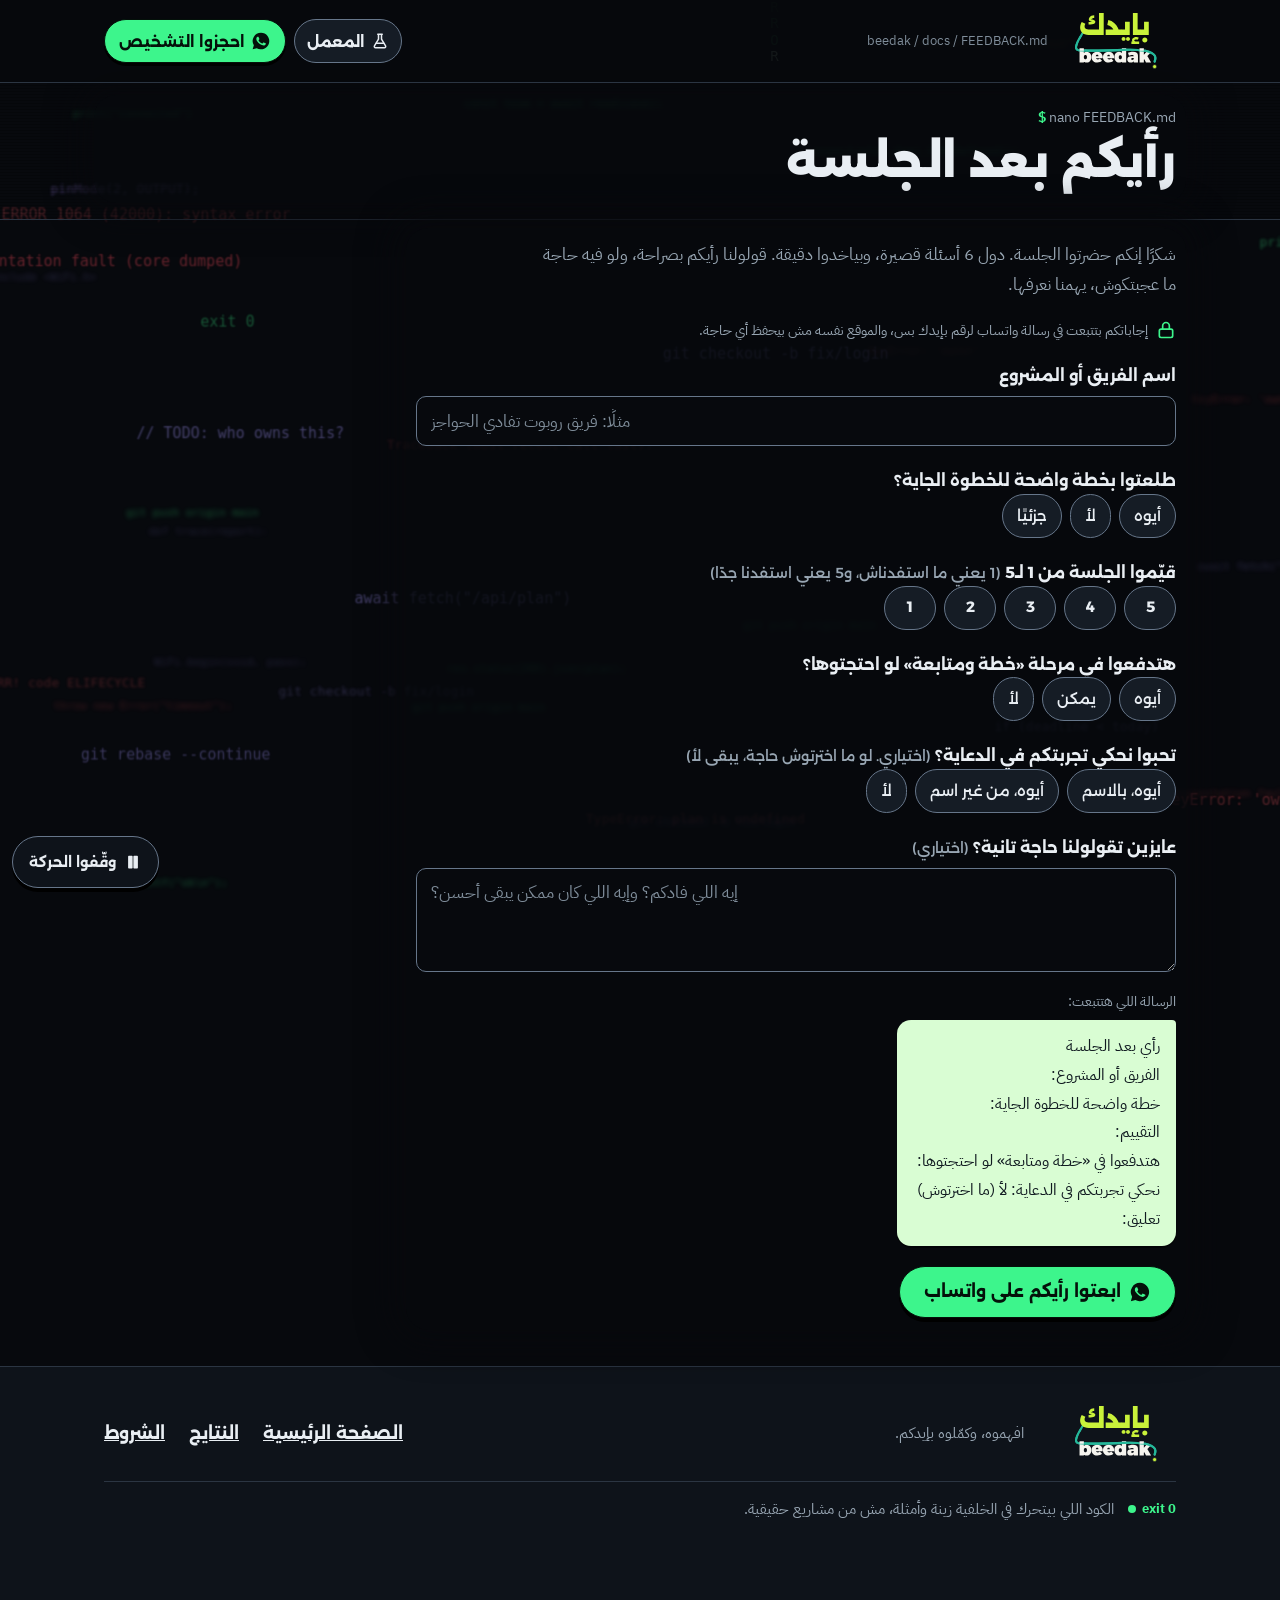
==== feedback.html @ 693578dd "Add free-spots counter, post-session feedback and real results pages - assets/data/stats.json holds " ====
<!doctype html>
<html lang="ar-EG" dir="rtl">
<head>
<meta charset="utf-8">
<meta name="viewport" content="width=device-width, initial-scale=1, viewport-fit=cover">
<title>رأيكم بعد الجلسة | بإيدك</title>
<meta name="description" content="استبيان قصير بعد جلسة التشخيص مع بإيدك: رأيكم بيتبعت على واتساب.">
<meta name="robots" content="noindex, nofollow">
<meta name="color-scheme" content="dark">
<meta name="theme-color" content="#07090D">
<link rel="icon" href="assets/img/beedak-icon-circle.svg" type="image/svg+xml">
<script>
(function () {
  var d = document.documentElement;
  d.classList.add('js');
  try {
    var rm = window.matchMedia && matchMedia('(prefers-reduced-motion: reduce)').matches;
    var saved = null;
    try { saved = localStorage.getItem('beedak-motion'); } catch (e) { /* storage blocked */ }
    var c = navigator.connection;
    var light = (c && c.saveData === true) || (navigator.deviceMemory && navigator.deviceMemory <= 2);
    if (rm) d.classList.add('rm');
    if (!rm && saved !== 'off' && (saved === 'on' || !light)) d.classList.add('motion-on');
  } catch (e) { /* motion stays off */ }
  if (/^https?:/.test(location.protocol)) {
    ['alexandria-var-500-900-arabic', 'plex-arabic-400-arabic'].forEach(function (f) {
      var l = document.createElement('link');
      l.rel = 'preload'; l.as = 'font'; l.type = 'font/woff2'; l.crossOrigin = 'anonymous';
      l.href = 'assets/fonts/' + f + '.woff2';
      document.head.appendChild(l);
    });
  }
})();
</script>
<link rel="stylesheet" href="assets/css/styles.css">
<script src="assets/js/app.js" defer></script>
</head>
<body data-page="feedback">
<svg width="0" height="0" style="position:absolute" aria-hidden="true" focusable="false">
  <symbol id="i-check" viewBox="0 0 24 24"><path d="M20 6 9 17l-5-5"/></symbol>
  <symbol id="i-x" viewBox="0 0 24 24"><path d="M18 6 6 18M6 6l12 12"/></symbol>
  <symbol id="i-chat" viewBox="0 0 24 24"><path fill="currentColor" stroke="none" d="M12 2a10 10 0 0 0-8.6 15.1L2 22l5-1.3A10 10 0 1 0 12 2Zm5.3 14.1c-.2.6-1.3 1.2-1.8 1.2-.5.1-1 .2-3.3-.7-2.8-1.1-4.5-4-4.7-4.2-.1-.2-1.1-1.5-1.1-2.9s.7-2 1-2.3c.2-.3.5-.3.7-.3h.5c.2 0 .4 0 .6.5l.8 2c.1.2.1.4 0 .5l-.4.6-.4.4c-.1.2-.3.3-.1.6.2.3.8 1.3 1.7 2.1 1.2 1 2.1 1.3 2.4 1.5.3.1.5.1.6-.1l.9-1.1c.2-.3.4-.2.7-.1l1.9.9c.3.1.5.2.5.3.1.2.1.7-.1 1.3Z"/></symbol>
  <symbol id="i-lock" viewBox="0 0 24 24"><rect x="4" y="11" width="16" height="10" rx="2"/><path d="M8 11V7a4 4 0 0 1 8 0v4"/></symbol>
  <symbol id="i-shield" viewBox="0 0 24 24"><path d="M12 22s8-3.5 8-10V5l-8-3-8 3v7c0 6.5 8 10 8 10Z"/><path d="m9 12 2 2 4-4"/></symbol>
  <symbol id="i-play" viewBox="0 0 24 24"><path fill="currentColor" d="M7 4.5v15l12-7.5z"/></symbol>
  <symbol id="i-pause" viewBox="0 0 24 24"><path fill="currentColor" d="M6.5 4.5h4v15h-4zM13.5 4.5h4v15h-4z"/></symbol>
  <symbol id="i-alert" viewBox="0 0 24 24"><path d="M10.3 3.9 1.8 18a2 2 0 0 0 1.7 3h17a2 2 0 0 0 1.7-3L13.7 3.9a2 2 0 0 0-3.4 0Z"/><path d="M12 9v4M12 17h.01"/></symbol>
  <symbol id="i-link" viewBox="0 0 24 24"><path d="M10 13a5 5 0 0 0 7.5.5l3-3a5 5 0 0 0-7-7l-1.7 1.7"/><path d="M14 11a5 5 0 0 0-7.5-.5l-3 3a5 5 0 0 0 7 7l1.7-1.7"/></symbol>
  <symbol id="i-up" viewBox="0 0 24 24"><path d="m6 15 6-6 6 6"/></symbol>
  <symbol id="i-down" viewBox="0 0 24 24"><path d="m6 9 6 6 6-6"/></symbol>
  <symbol id="i-search" viewBox="0 0 24 24"><circle cx="11" cy="11" r="7"/><path d="m20 20-4-4"/></symbol>
  <symbol id="i-terminal" viewBox="0 0 24 24"><path d="m4 17 6-6-6-6M12 19h8"/></symbol>
  <symbol id="i-lab" viewBox="0 0 24 24"><path d="M9 3h6M10 3v6.5L4.6 18.6A1.6 1.6 0 0 0 6 21h12a1.6 1.6 0 0 0 1.4-2.4L14 9.5V3"/><path d="M7.2 15h9.6"/></symbol>
  <symbol id="i-info" viewBox="0 0 24 24"><circle cx="12" cy="12" r="10"/><path d="M12 16v-4M12 8h.01"/></symbol>
</svg>

<a class="skip" href="#fb-main">انزلوا للاستبيان على طول</a>

<header class="topbar">
  <div class="wrap top">
    <a class="logo" href="index.html" aria-label="بإيدك، الصفحة الرئيسية">
      <picture><source media="(min-width: 600px) and (min-height: 501px)" srcset="assets/img/beedak-logo-dark-nobg.svg" width="900" height="525"><img class="logo-img" src="assets/img/beedak-icon-circle.svg" alt="بإيدك" width="384" height="384"></picture>
    </a>
    <bdi class="crumb tok" dir="ltr" aria-hidden="true">beedak / docs / FEEDBACK.md</bdi>
    <div class="top-actions">
      <a class="btn-ghost top-lab" href="lab.html"><svg class="i" aria-hidden="true" focusable="false"><use href="#i-lab"/></svg>المعمل</a>
      <a class="btn btn-sm" href="https://wa.me/201068530159?text=%D9%82%D8%B6%D9%8A%D8%A9%0A%D9%85%D9%88%D8%B6%D9%88%D8%B9%20%D8%A7%D9%84%D9%85%D8%B4%D8%B1%D9%88%D8%B9%3A%20%0A%D8%B9%D8%AF%D8%AF%20%D8%A7%D9%84%D8%A3%D8%B9%D8%B6%D8%A7%D8%A1%3A%20%0A%D9%85%D8%B1%D8%AD%D9%84%D8%AA%D9%87%3A%20%0A%D8%A3%D9%83%D8%A8%D8%B1%20%D8%AD%D8%A7%D8%AC%D8%A9%20%D9%88%D8%A7%D9%82%D9%81%D8%A9%3A%20%0A%D8%AA%D9%81%D8%A7%D8%B5%D9%8A%D9%84%20%D8%AA%D8%A7%D9%86%D9%8A%D8%A9%3A%20%0A%D8%A7%D9%84%D9%80CV%3A%20%D9%87%D9%86%D8%A8%D8%B9%D8%AA%20CV%20%D9%84%D9%83%D9%84%20%D8%B9%D8%B6%D9%88%20%D9%81%D9%8A%20%D9%86%D9%81%D8%B3%20%D8%A7%D9%84%D8%B4%D8%A7%D8%AA" data-wa target="_blank" rel="noopener"><svg class="i" aria-hidden="true" focusable="false"><use href="#i-chat"/></svg>احجزوا التشخيص<span class="sr-only">، بيفتح واتساب</span></a>
    </div>
  </div>
</header>

<main id="top">
  <div class="title-band">
    <div class="wrap"><div class="band-in scrim">
      <p class="band-cmd" dir="ltr" aria-hidden="true"><span class="prompt">$</span> nano FEEDBACK.md</p>
      <h1>رأيكم بعد الجلسة</h1>
    </div></div>
  </div>

  <!-- Post-session survey (owner approval, 18 Nov 2026). No backend: the answers go to the booking number as a WhatsApp message (BOOKING_NUMBER in app.js).
       The static link below carries the empty template, so the page still works without JS. -->
  <div class="wrap proof-layout" id="fb-main" tabindex="-1">
    <div class="doc scrim">
      <p class="lede">شكرًا إنكم حضرتوا الجلسة. دول 6 أسئلة قصيرة، وبياخدوا دقيقة. قولولنا رأيكم بصراحة، ولو فيه حاجة ما عجبتكوش، يهمنا نعرفها.</p>
      <p class="privacy"><svg class="i" aria-hidden="true" focusable="false"><use href="#i-lock"/></svg><span>إجاباتكم بتتبعت في رسالة واتساب لرقم بإيدك بس، والموقع نفسه مش بيحفظ أي حاجة.</span></p>
      <p class="hint when-noapp"><svg class="i" aria-hidden="true" focusable="false"><use href="#i-info"/></svg><span>الأسئلة هنا محتاجة JavaScript. لو مش شغال عندكم: افتحوا واتساب من الزرار اللي تحت، وهتلاقوا الأسئلة مكتوبة في الرسالة، وكمّلوا الإجابات بإيدكم.</span></p>

      <form class="fb-form when-app" id="fb-form" novalidate>
        <div class="field" id="fb-q-team">
          <label for="fb-team">اسم الفريق أو المشروع</label>
          <input class="input" id="fb-team" name="team" type="text" dir="auto" maxlength="120" autocomplete="off" enterkeyhint="done" placeholder="مثلًا: فريق روبوت تفادي الحواجز">
        </div>

        <fieldset class="field" id="fb-q-plan">
          <legend>طلعتوا بخطة واضحة للخطوة الجاية؟</legend>
          <div class="chips">
            <label class="chip"><input type="radio" name="plan" value="أيوه"><span>أيوه</span></label>
            <label class="chip"><input type="radio" name="plan" value="لأ"><span>لأ</span></label>
            <label class="chip"><input type="radio" name="plan" value="جزئيًا"><span>جزئيًا</span></label>
          </div>
        </fieldset>

        <fieldset class="field" id="fb-q-rating">
          <legend>قيّموا الجلسة من 1 لـ5 <span class="hint-text">(1 يعني ما استفدناش، و5 يعني استفدنا جدًا)</span></legend>
          <div class="chips chips-rating" dir="ltr">
            <label class="chip"><input type="radio" name="rating" value="1"><span class="num">1</span></label>
            <label class="chip"><input type="radio" name="rating" value="2"><span class="num">2</span></label>
            <label class="chip"><input type="radio" name="rating" value="3"><span class="num">3</span></label>
            <label class="chip"><input type="radio" name="rating" value="4"><span class="num">4</span></label>
            <label class="chip"><input type="radio" name="rating" value="5"><span class="num">5</span></label>
          </div>
        </fieldset>

        <fieldset class="field" id="fb-q-pay">
          <legend>هتدفعوا في مرحلة «خطة ومتابعة» لو احتجتوها؟</legend>
          <div class="chips">
            <label class="chip"><input type="radio" name="pay" value="أيوه"><span>أيوه</span></label>
            <label class="chip"><input type="radio" name="pay" value="يمكن"><span>يمكن</span></label>
            <label class="chip"><input type="radio" name="pay" value="لأ"><span>لأ</span></label>
          </div>
        </fieldset>

        <fieldset class="field">
          <legend>تحبوا نحكي تجربتكم في الدعاية؟ <span class="hint-text">(اختياري. لو ما اخترتوش حاجة، يبقى لأ)</span></legend>
          <div class="chips">
            <label class="chip"><input type="radio" name="story" value="أيوه، بالاسم"><span>أيوه، بالاسم</span></label>
            <label class="chip"><input type="radio" name="story" value="أيوه، من غير اسم"><span>أيوه، من غير اسم</span></label>
            <label class="chip"><input type="radio" name="story" value="لأ"><span>لأ</span></label>
          </div>
        </fieldset>

        <div class="field">
          <label for="fb-comment">عايزين تقولولنا حاجة تانية؟ <span class="hint-text">(اختياري)</span></label>
          <textarea class="input textarea" id="fb-comment" name="comment" dir="auto" rows="3" maxlength="800" autocomplete="off" placeholder="إيه اللي فادكم؟ وإيه اللي كان ممكن يبقى أحسن؟"></textarea>
        </div>
      </form>

      <figure class="preview fb-preview when-app">
        <figcaption>الرسالة اللي هتتبعت:</figcaption>
        <div class="bubble" id="fb-preview" dir="rtl"></div>
      </figure>

      <p class="fb-send"><a class="btn btn-shine" id="fb-send" href="https://wa.me/201068530159?text=%D8%B1%D8%A3%D9%8A%20%D8%A8%D8%B9%D8%AF%20%D8%A7%D9%84%D8%AC%D9%84%D8%B3%D8%A9%0A%D8%A7%D9%84%D9%81%D8%B1%D9%8A%D9%82%20%D8%A3%D9%88%20%D8%A7%D9%84%D9%85%D8%B4%D8%B1%D9%88%D8%B9%3A%20%0A%D8%AE%D8%B7%D8%A9%20%D9%88%D8%A7%D8%B6%D8%AD%D8%A9%20%D9%84%D9%84%D8%AE%D8%B7%D9%88%D8%A9%20%D8%A7%D9%84%D8%AC%D8%A7%D9%8A%D8%A9%20%28%D8%A3%D9%8A%D9%88%D9%87%20%2F%20%D9%84%D8%A3%20%2F%20%D8%AC%D8%B2%D8%A6%D9%8A%D9%8B%D8%A7%29%3A%20%0A%D8%A7%D9%84%D8%AA%D9%82%D9%8A%D9%8A%D9%85%20%D9%85%D9%86%205%3A%20%0A%D9%87%D8%AA%D8%AF%D9%81%D8%B9%D9%88%D8%A7%20%D9%81%D9%8A%20%C2%AB%D8%AE%D8%B7%D8%A9%20%D9%88%D9%85%D8%AA%D8%A7%D8%A8%D8%B9%D8%A9%C2%BB%20%D9%84%D9%88%20%D8%A7%D8%AD%D8%AA%D8%AC%D8%AA%D9%88%D9%87%D8%A7%20%28%D8%A3%D9%8A%D9%88%D9%87%20%2F%20%D9%8A%D9%85%D9%83%D9%86%20%2F%20%D9%84%D8%A3%29%3A%20%0A%D9%86%D8%AD%D9%83%D9%8A%20%D8%AA%D8%AC%D8%B1%D8%A8%D8%AA%D9%83%D9%85%20%D9%81%D9%8A%20%D8%A7%D9%84%D8%AF%D8%B9%D8%A7%D9%8A%D8%A9%20%28%D8%A3%D9%8A%D9%88%D9%87%20%D8%A8%D8%A7%D9%84%D8%A7%D8%B3%D9%85%20%2F%20%D8%A3%D9%8A%D9%88%D9%87%20%D9%85%D9%86%20%D8%BA%D9%8A%D8%B1%20%D8%A7%D8%B3%D9%85%20%2F%20%D9%84%D8%A3%29%3A%20%0A%D8%AA%D8%B9%D9%84%D9%8A%D9%82%3A%20" target="_blank" rel="noopener"><svg class="i" aria-hidden="true" focusable="false"><use href="#i-chat"/></svg>ابعتوا رأيكم على واتساب<span class="sr-only">، بيفتح واتساب</span></a></p>
      <p class="toast" id="toast" role="status" aria-live="polite"></p>
    </div>
  </div>
</main>

<div class="mobile-bar when-app" id="mobile-bar">
  <button class="motion-toggle" type="button">
    <svg class="i mt-pause" aria-hidden="true" focusable="false"><use href="#i-pause"/></svg>
    <svg class="i mt-play" aria-hidden="true" focusable="false"><use href="#i-play"/></svg>
    <span class="mt-label">وقّفوا الحركة</span>
  </button>
</div>

<footer class="foot">
  <div class="wrap">
    <img src="assets/img/beedak-logo-dark-nobg.svg" alt="بإيدك" width="900" height="525" loading="lazy">
    <p>افهموه، وكمّلوه بإيدكم.</p>
    <nav aria-label="روابط آخر الصفحة"><ul><li><a href="index.html">الصفحة الرئيسية</a></li><li><a href="results.html">النتايج</a></li><li><a href="terms.html">الشروط</a></li></ul></nav>
    <div class="foot-status">
      <bdi class="tok exit" dir="ltr" aria-hidden="true"><i class="gdot"></i>exit 0</bdi>
      <p class="foot-caption">الكود اللي بيتحرك في الخلفية زينة وأمثلة، مش من مشاريع حقيقية.</p>
    </div>
  </div>
</footer>
<!-- Decorative code background (aria-hidden). Without JS this static, blurred copy shows; app.js draws the interactive one on the canvas. -->
<div class="bgfx" aria-hidden="true" data-nosnippet>
  <div class="bgfx-static">
<pre class="bs d2 r" style="--x:3%;--y:4%">if (!res.ok) throw new Error("500");</pre>
<pre class="bs d1 v" style="--x:58%;--y:9%">while (!plan.owner) { await standup(); }</pre>
<pre class="bs d3 g" style="--x:66%;--y:24%">digitalWrite(LED_PIN, HIGH);</pre>
<pre class="bs d1 r" style="--x:8%;--y:30%">KeyError: 'owner'</pre>
<pre class="bs d2 v" style="--x:40%;--y:41%">WiFi.begin(ssid, pass);</pre>
<pre class="bs d3 r" style="--x:70%;--y:52%">Segmentation fault (core dumped)</pre>
<pre class="bs d1 g" style="--x:4%;--y:60%">SELECT * FROM tasks WHERE owner IS NOT NULL;</pre>
<pre class="bs d2 g" style="--x:52%;--y:70%">res.status(200).json(plan);</pre>
<pre class="bs d1 v" style="--x:14%;--y:80%">git rebase --continue</pre>
<pre class="bs d3 r" style="--x:62%;--y:86%">CONFLICT (content): merge conflict in main.c</pre>
<pre class="bs d2 g" style="--x:6%;--y:92%">assert plan.next and plan.due</pre>
<pre class="bs d1 r" style="--x:44%;--y:18%">NULL</pre>
  </div>
  <canvas class="bgfx-canvas"></canvas>
</div>
</body>
</html>
---- assets/css/styles.css ----
/* بإيدك v3: "a live debugging session". Tokens and rules: design-system/beedak/pages/landing-v3.md
   (website-only exception to MASTER.md, decided by the owner on 15 Nov 2026: dark theme, red/violet/green, moving code).
   Colour meaning is fixed site-wide: red = bug / danger / missing, violet = the identified blocker, green = fixed / passing / the action.
   Mobile first, RTL via logical properties. Every animation lives under html.motion-on (set only by JS), so without JS nothing moves. */

/* ---------- Fonts (self-hosted, SIL OFL) ---------- */
@font-face { font-family: "Alexandria"; font-style: normal; font-weight: 500 900; font-display: swap;
  src: url("../fonts/alexandria-var-500-900-arabic.woff2") format("woff2");
  unicode-range: U+0600-06FF, U+0750-077F, U+0870-0891, U+0897-08E1, U+08E3-08FF, U+200C-200E, U+2010-2011, U+204F, U+2E41, U+FB50-FDFF, U+FE70-FE74, U+FE76-FEFC; }
@font-face { font-family: "Alexandria"; font-style: normal; font-weight: 500 900; font-display: swap;
  src: url("../fonts/alexandria-var-500-900-latin.woff2") format("woff2");
  unicode-range: U+0000-00FF, U+0131, U+0152-0153, U+02BB-02BC, U+02C6, U+02DA, U+02DC, U+0304, U+0308, U+0329, U+2000-206F, U+20AC, U+2122, U+2191, U+2193, U+2212, U+2215, U+FEFF, U+FFFD; }
@font-face { font-family: "IBM Plex Sans Arabic"; font-style: normal; font-weight: 400; font-display: swap;
  src: url("../fonts/plex-arabic-400-arabic.woff2") format("woff2");
  unicode-range: U+0600-06FF, U+0750-077F, U+0870-0891, U+0897-08E1, U+08E3-08FF, U+200C-200E, U+2010-2011, U+204F, U+2E41, U+FB50-FDFF, U+FE70-FE74, U+FE76-FEFC; }
@font-face { font-family: "IBM Plex Sans Arabic"; font-style: normal; font-weight: 400; font-display: swap;
  src: url("../fonts/plex-arabic-400-latin.woff2") format("woff2");
  unicode-range: U+0000-00FF, U+0131, U+0152-0153, U+02BB-02BC, U+02C6, U+02DA, U+02DC, U+0304, U+0308, U+0329, U+2000-206F, U+20AC, U+2122, U+2191, U+2193, U+2212, U+2215, U+FEFF, U+FFFD; }
@font-face { font-family: "IBM Plex Sans Arabic"; font-style: normal; font-weight: 700; font-display: swap;
  src: url("../fonts/plex-arabic-700-arabic.woff2") format("woff2");
  unicode-range: U+0600-06FF, U+0750-077F, U+0870-0891, U+0897-08E1, U+08E3-08FF, U+200C-200E, U+2010-2011, U+204F, U+2E41, U+FB50-FDFF, U+FE70-FE74, U+FE76-FEFC; }
@font-face { font-family: "IBM Plex Sans Arabic"; font-style: normal; font-weight: 700; font-display: swap;
  src: url("../fonts/plex-arabic-700-latin.woff2") format("woff2");
  unicode-range: U+0000-00FF, U+0131, U+0152-0153, U+02BB-02BC, U+02C6, U+02DA, U+02DC, U+0304, U+0308, U+0329, U+2000-206F, U+20AC, U+2122, U+2191, U+2193, U+2212, U+2215, U+FEFF, U+FFFD; }
/* Arabic inside a mono line falls through to Plex (same files as above, so no extra download). Latin code uses the system mono stack. */
@font-face { font-family: "Beedak Mono Ar"; font-style: normal; font-weight: 400; font-display: swap;
  src: url("../fonts/plex-arabic-400-arabic.woff2") format("woff2");
  unicode-range: U+0600-06FF, U+0750-077F, U+FB50-FDFF, U+FE70-FEFC; }
@font-face { font-family: "Beedak Mono Ar"; font-style: normal; font-weight: 700; font-display: swap;
  src: url("../fonts/plex-arabic-700-arabic.woff2") format("woff2");
  unicode-range: U+0600-06FF, U+0750-077F, U+FB50-FDFF, U+FE70-FEFC; }

/* ---------- Tokens (dark only; ratios computed with the WCAG formula, see landing-v3.md §2) ---------- */
:root {
  --bg: #07090D; --s1: #0E131A; --s2: #151C25;
  --text: #E9EEF3; --muted: #98A6B3; --dim: #7F8D9A;
  --line: #2B3542; --line-ui: #66768A;
  --green: #3DF58C; --on-green: #04110A; --green-wash: #08261A;
  --violet: #A78BFA; --violet-hi: #B69CFF; --violet-wash: #1A1233;
  --red: #FF4D5E; --on-red: #07090D; --red-wash: #2A0A12;
  --bubble: #D9FDD3; --bubble-ink: #111B21;
  --display: "Alexandria", "Segoe UI", Tahoma, "Noto Sans Arabic", sans-serif;
  --body: "IBM Plex Sans Arabic", "Segoe UI", Tahoma, "Noto Sans Arabic", sans-serif;
  --mono: "Beedak Mono Ar", ui-monospace, "Cascadia Mono", "SF Mono", Menlo, Consolas, "Roboto Mono", "Droid Sans Mono", "IBM Plex Sans Arabic", monospace;
  --r-sm: 8px; --r-md: 12px; --r-lg: 14px; --r-pill: 999px;
  --ease: cubic-bezier(.2, .7, .2, 1);
  --gutter: 16px;
  --scan: repeating-linear-gradient(to bottom, transparent 0 2px, rgba(0, 0, 0, .18) 2px 3px);
  color-scheme: dark;
}

/* ---------- Base ---------- */
*, *::before, *::after { box-sizing: border-box; }
html { -webkit-text-size-adjust: 100%; text-size-adjust: 100%; scroll-padding-top: 16px; background: var(--bg); }
body { margin: 0; min-width: 320px; overflow-x: clip; background: transparent; color: var(--text); font: 400 1.0625rem/1.8 var(--body); }
img, svg { display: block; max-width: 100%; }
img { height: auto; }
h1, h2, h3, h4 { font-family: var(--display); margin: 0; text-wrap: balance; }
h1 { font-size: clamp(2rem, 7vw, 3.625rem); font-weight: 900; line-height: 1.3; }
h2 { font-size: clamp(1.625rem, 4.6vw, 2.5rem); font-weight: 900; line-height: 1.35; }
h3 { font-size: 1.3125rem; font-weight: 700; line-height: 1.45; }
p, ul, ol, figure, blockquote { margin: 0; }
a { color: inherit; }
b, strong { font-weight: 700; }
.wrap { max-width: 1120px; margin-inline: auto; padding-left: max(var(--gutter), env(safe-area-inset-left, 0px)); padding-right: max(var(--gutter), env(safe-area-inset-right, 0px)); } /* physical on purpose: safe-area insets are physical */
.sr-only { position: absolute !important; width: 1px; height: 1px; padding: 0; margin: -1px; overflow: hidden; clip: rect(0 0 0 0); white-space: nowrap; border: 0; }
.i { width: 20px; height: 20px; flex: none; fill: none; stroke: currentColor; stroke-width: 2; stroke-linecap: round; stroke-linejoin: round; }
.i-lg { width: 24px; height: 24px; }
[hidden] { display: none !important; }
.nw { white-space: nowrap; }
.num { font-variant-numeric: tabular-nums; }
.tok { font-family: var(--mono); font-variant-ligatures: none; font-weight: 400; }
:focus-visible { outline: 3px solid var(--green); outline-offset: 3px; border-radius: 6px; }

.skip { position: absolute; inset-inline-start: 12px; top: -80px; z-index: 50; background: var(--green); color: var(--on-green); padding: 10px 16px; border-radius: var(--r-sm); font-family: var(--display); font-weight: 700; text-decoration: none; }
.skip:focus { top: 12px; }

section { padding-block: 48px; }
main > section + section { border-top: 1px solid var(--line); }
.eyebrow { display: flex; flex-wrap: wrap; align-items: baseline; gap: 2px 10px; font-family: var(--display); font-weight: 700; font-size: 0.875rem; line-height: 1.6; color: var(--green); }
.eyebrow .tok { font-size: 0.8125rem; color: var(--dim); }
.lede { color: var(--muted); max-width: 64ch; }
.head { display: grid; gap: 12px; margin-block-end: 32px; }
.small { font-size: 0.9375rem; color: var(--muted); }
.h-sm { font-size: clamp(1.375rem, 4vw, 1.75rem); }

/* Parts that only work with app.js; without it the static versions stay visible. */
html:not(.app) .when-app { display: none !important; }
.app .when-noapp { display: none; }

/* ---------- Buttons ---------- */
.btn {
  position: relative; display: inline-flex; align-items: center; justify-content: center; gap: 8px;
  min-height: 52px; padding: 12px 24px; border-radius: var(--r-pill);
  background: var(--green); color: var(--on-green); border: 1.5px solid #04110A; box-shadow: 0 4px 0 #000;
  font: 700 1.0625rem/1.4 var(--display); text-decoration: none; text-align: center; cursor: pointer;
  -webkit-tap-highlight-color: transparent; touch-action: manipulation;
}
.btn .i { width: 22px; height: 22px; }
.btn:active { box-shadow: 0 1px 0 #000; }
.btn-sm { min-height: 44px; padding: 6px 14px; gap: 6px; font-size: 0.9375rem; box-shadow: 0 3px 0 #000; }
.crumb { overflow: hidden; text-overflow: ellipsis; min-width: 0; }
.btn-sm .i { width: 20px; height: 20px; }
.btn-quiet { background: var(--s2); color: var(--text); border-color: var(--line-ui); box-shadow: none; }
.btn-block { width: 100%; }
.btn-ghost {
  display: inline-flex; align-items: center; gap: 8px; min-height: 44px; padding: 8px 16px; border-radius: var(--r-pill);
  background: var(--s2); color: var(--text); border: 1.5px solid var(--line-ui); cursor: pointer;
  font: 700 0.9375rem/1.4 var(--display); -webkit-tap-highlight-color: transparent;
}
.btn-ghost .i { width: 18px; height: 18px; }
.btn-ghost:hover { border-color: var(--text); }
.link { font-family: var(--display); font-weight: 700; color: var(--green); text-decoration: underline; text-decoration-thickness: 2px; text-underline-offset: 6px; }
.mini { justify-self: start; display: inline-flex; align-items: center; min-height: 44px; }
/* a light sweep across the main buttons, once per hover (fine pointer only, see motion section) */
.btn-shine { overflow: hidden; isolation: isolate; }
.btn-shine::after { content: ""; position: absolute; inset: -2px; z-index: -1; pointer-events: none; opacity: 0;
  background: linear-gradient(105deg, transparent 38%, rgba(255, 255, 255, .5) 50%, transparent 62%); transform: translateX(120%); }

/* ---------- Header: an IDE title bar ---------- */
.topbar { position: relative; z-index: 2; background: rgba(7, 9, 13, .9); border-bottom: 1px solid var(--line); }
.top { display: flex; flex-wrap: wrap; align-items: center; gap: 8px; min-height: 56px; padding-block: 6px; }
.logo { display: block; flex: none; border-radius: 8px; }
.logo-img { width: 44px; height: 44px; }   /* phones: under 120px of room the brand rule asks for the icon instead of the interlocked logo */
.crumb { display: none; font-size: 0.8125rem; color: var(--dim); white-space: nowrap; }
.top-actions { margin-inline-start: auto; display: flex; flex-wrap: wrap; justify-content: flex-end; align-items: center; gap: 8px; min-width: 0; }

/* ---------- Motion switch (WCAG 2.2.2): three synced copies ---------- */
.motion-toggle {
  display: inline-flex; align-items: center; justify-content: center; gap: 8px; flex: none;
  min-width: 44px; min-height: 44px; padding: 0 10px; border-radius: var(--r-pill);
  background: var(--s2); color: var(--text); border: 1.5px solid var(--line-ui); cursor: pointer;
  font: 700 0.875rem/1.3 var(--display); -webkit-tap-highlight-color: transparent;
}
.motion-toggle .i { width: 18px; height: 18px; }
.motion-toggle:hover { border-color: var(--text); }
.motion-toggle .mt-label { position: absolute; width: 1px; height: 1px; overflow: hidden; clip: rect(0 0 0 0); white-space: nowrap; }
html.motion-on .motion-toggle .mt-play, html:not(.motion-on) .motion-toggle .mt-pause { display: none; }
html.rm .motion-toggle { display: none !important; }

/* ---------- Terminal panel ---------- */
.term { background: var(--s1); border: 1.5px solid var(--line); border-radius: var(--r-md); overflow: hidden; min-width: 0; }
.term-bar { display: flex; align-items: center; gap: 10px; min-height: 40px; padding: 4px 12px; background: var(--s2); border-bottom: 1px solid var(--line); }
.term-bar > .i { width: 18px; height: 18px; color: var(--green); }
.dots { display: inline-flex; gap: 6px; flex: none; }
.dots i { width: 8px; height: 8px; border-radius: 50%; background: var(--red); }
.dots i:nth-child(2) { background: var(--violet); }
.dots i:nth-child(3) { background: var(--green); }
.term-title { flex: 1; min-width: 0; font-size: 0.8125rem; line-height: 1.4; color: var(--dim); overflow: hidden; text-overflow: ellipsis; white-space: nowrap; text-align: right; }
.ex-pill { flex: none; border: 1.5px solid var(--violet); color: var(--violet-hi); border-radius: var(--r-pill); padding: 0 10px; font: 700 0.8125rem/1.7 var(--display); }
.term-body { padding: 14px 16px 16px; display: grid; gap: 10px; min-width: 0; }
.cmd { direction: ltr; text-align: left; font: 400 0.875rem/1.6 var(--mono); color: var(--muted); overflow-wrap: anywhere; }
.prompt { color: var(--green); font-weight: 700; }
.caret { display: inline-block; width: .55em; height: 1.05em; margin-left: 2px; vertical-align: -.18em; background: var(--green); }

/* ---------- Hero ---------- */
.hero {
  padding-block: 8px 48px;
  background-color: transparent;
  background-image: radial-gradient(circle at 0% 0%, rgba(255, 77, 94, .18), transparent 55%), radial-gradient(circle at 100% 100%, rgba(167, 139, 250, .08), transparent 50%), var(--scan);
}
.hero-grid { display: grid; gap: 32px; align-items: center; }
.hero-text { position: relative; z-index: 0; display: grid; gap: 16px; min-width: 0; }
.case-chip {
  justify-self: start; display: inline-flex; align-items: center; gap: 8px; margin-block-end: 6px;
  border: 1.5px solid var(--line-ui); color: var(--text); background: var(--s1); border-radius: var(--r-pill);
  padding: 0 14px; font: 700 0.875rem/1.9 var(--display);
}
.case-chip .tok { color: var(--red); font-weight: 700; }
.hero h1 { color: var(--text); }
.bug-word {
  position: relative; display: inline-block; color: var(--red);
  text-decoration: underline wavy var(--red) 2px; text-underline-offset: 8px; text-decoration-skip-ink: none;
  text-shadow: 1px 0 0 rgba(167, 139, 250, .6);
}
/* glitch copies are pseudo-elements, so the headline text stays «واقف؟» once (copy, reader mode, translation) */
.bug-word::before, .bug-word::after { content: attr(data-text) / ""; position: absolute; inset: 0; opacity: 0; pointer-events: none; user-select: none; text-decoration: none; text-shadow: none; }
.bug-word::before { color: var(--red); }
.bug-word::after { color: var(--violet); }
.hero h1 .hl {
  background: var(--green-wash); color: var(--text); border-inline-start: 3px solid var(--green);
  padding: 0 .2em; border-radius: 2px; -webkit-box-decoration-break: clone; box-decoration-break: clone;
}
.hero .sub { font-size: 1.125rem; color: var(--muted); max-width: 46ch; }
.hero-actions { display: grid; gap: 12px; justify-items: start; }
.cta-box { position: relative; display: block; width: 100%; }
.cta-box .btn { width: 100%; }
.cta-ring { position: absolute; inset: -6px; border: 2px solid var(--green); border-radius: var(--r-pill); opacity: 0; pointer-events: none; }
.price { display: grid; gap: 2px; line-height: 1.6; }
.price b { font-family: var(--display); font-size: 1.3125rem; font-weight: 900; color: var(--green); }
.price span { font-size: 0.9375rem; color: var(--muted); }
.free-first { display: grid; gap: 4px; max-width: 52ch; padding: 12px 14px; border: 1.5px solid var(--green); border-radius: var(--r-md); background: var(--green-wash); line-height: 1.6; }
.free-first b { font-family: var(--display); font-size: 1.3125rem; font-weight: 900; color: var(--green); }
.free-first span { font-size: 0.9375rem; color: var(--text); }
.free-tag { font-size: 0.9375rem; color: var(--text); }
.free-tag b { font-family: var(--display); color: var(--green); }
.reassure { display: flex; gap: 8px; align-items: flex-start; font-size: 0.9375rem; color: var(--text); }
.reassure .i { color: var(--green); margin-block-start: 3px; }

/* hero terminal: example problems */
.hero-term { contain: layout paint; border-top: 3px solid var(--red); }
.term-note { font-size: 0.9375rem; color: var(--muted); }
.problems { list-style: none; padding: 0; display: grid; gap: 6px; }
.prob {
  display: flex; align-items: center; gap: 10px; width: 100%; min-height: 48px; margin: 0; padding: 8px 12px;
  border-radius: var(--r-sm); background: var(--red-wash); border: 1px solid rgba(255, 77, 94, .4);
  color: var(--text); text-align: start; font: 700 0.9688rem/1.5 var(--display);
  transition: background-color .2s var(--ease), border-color .2s var(--ease);
}
button.prob { cursor: pointer; -webkit-tap-highlight-color: transparent; }
button.prob:hover { border-color: var(--red); }
.pdot { width: 8px; height: 8px; border-radius: 50%; background: var(--red); flex: none; }
.badge { flex: none; width: 6.4em; text-align: center; border: 1px solid currentColor; border-radius: 4px; padding: 0 5px; color: var(--red); font: 700 0.8125rem/1.7 var(--mono); letter-spacing: .04em; }
.badge .b-on { display: none; }
.clue { min-width: 0; }
.tag { display: none; flex: none; margin-inline-start: auto; align-items: center; border: 1.5px solid var(--violet); color: var(--violet-hi); border-radius: var(--r-pill); padding: 0 10px; font: 700 0.8125rem/1.7 var(--display); }
.prob[aria-pressed="true"] { background: var(--violet-wash); border-color: rgba(167, 139, 250, .6); }
.prob[aria-pressed="true"] .pdot { background: var(--violet); }
.prob[aria-pressed="true"] .badge { color: var(--violet-hi); }
.prob[aria-pressed="true"] .b-off { display: none; }
.prob[aria-pressed="true"] .b-on { display: inline; }
.prob[aria-pressed="true"] .tag { display: inline-flex; }
.duck-row { display: flex; align-items: flex-end; gap: 12px; border-top: 1px dashed var(--line); padding-top: 10px; }
.duck-line { flex: 1; min-width: 0; font: 700 0.9688rem/1.6 var(--display); color: var(--text); }
.duck-line .tok { color: var(--green); font-size: 0.8125rem; margin-inline-end: 4px; }
.duck-btn { flex: none; width: 72px; min-height: 44px; padding: 0; margin: 0; border: 0; background: none; cursor: pointer; border-radius: 12px; -webkit-tap-highlight-color: transparent; }
.duck-btn img { width: 100%; }
.all-found { font-size: 1rem; }
.all-found .link { display: inline-flex; align-items: center; min-height: 44px; }
@media (max-width: 459px) { .badge { width: 4.6em; } .prob[aria-pressed="true"] .badge { display: none; } }
.term-count { display: flex; gap: 6px; align-items: baseline; font-size: 0.9375rem; color: var(--muted); }
.term-count .tok { color: var(--dim); }

/* quick questions: a command palette */
.quick { margin-block-start: 32px; }
.palette { max-width: 760px; background: var(--s1); border: 1.5px solid var(--line); border-radius: var(--r-md); padding: 10px; }
.palette h2 { display: flex; align-items: baseline; gap: 8px; margin: 2px 6px 6px; font: 700 0.9375rem/1.6 var(--display); color: var(--muted); }
.palette h2 .tok { color: var(--green); }
.palette ul { list-style: none; padding: 0; display: grid; gap: 2px; }
.palette a {
  display: flex; align-items: center; gap: 10px; min-height: 48px; padding: 6px 12px; border-radius: var(--r-sm);
  color: var(--text); text-decoration: none; font: 700 1rem/1.5 var(--display);
  transition: background-color .15s var(--ease);
}
.palette .pc { font-family: var(--mono); color: var(--dim); display: inline-block; }
.palette a:hover, .palette a:focus-visible { background: var(--s2); }
.palette a:hover .pc, .palette a:focus-visible .pc { color: var(--green); }

/* jump targets of the quick questions: a static green outline, or a one-shot sweep when motion is on */
.sweepable { position: relative; isolation: isolate; }
:target .sweepable { outline: 2px solid var(--green); outline-offset: 6px; border-radius: 4px; }

/* ---------- Method: call stack + execution gutter ---------- */
.case-intro { display: grid; gap: 12px; margin-block-end: 40px; }
.method { font-family: var(--display); font-weight: 900; font-size: clamp(1.25rem, 4vw, 1.625rem); }
.method-words { display: flex; flex-wrap: wrap; align-items: flex-start; gap: 4px 12px; }
.mw { display: inline-grid; justify-items: center; line-height: 1.5; }
.mw .tok { font-size: 0.8125rem; color: var(--dim); line-height: 1.4; }
.method .arr { color: var(--dim); }
.thread-wrap { position: relative; }
.thread { list-style: none; padding: 0; margin: 0; display: grid; }
.step { position: relative; display: grid; grid-template-columns: 40px minmax(0, 1fr); column-gap: 14px; padding-block-end: 32px; }
.step::before { content: ""; position: absolute; inset-inline-start: 19px; inset-block: 44px 4px; width: 2px; background: var(--line-ui); }
.pin {
  position: relative; z-index: 1; width: 40px; height: 40px; border-radius: 50%; display: grid; place-items: center;
  background: var(--s2); border: 2px solid var(--line-ui); color: var(--text); font: 900 1.0625rem/1 var(--display);
  transition: background-color .2s var(--ease), border-color .2s var(--ease), color .2s var(--ease);
}
.pin .i { display: none; width: 20px; height: 20px; stroke-width: 2.5; }
.app .step:not([data-s="idle"]) .pin-n { display: none; }
.app .step[data-s="fail"] .pin { background: var(--red-wash); border-color: var(--red); color: var(--red); }
.app .step[data-s="fail"] .pin-fail { display: block; }
.app .step[data-s="blocked"] .pin { background: var(--violet-wash); border-color: var(--violet); color: var(--violet-hi); }
.app .step[data-s="blocked"] .pin-blocked { display: block; }
.app .step[data-s="pass"] .pin { background: var(--green); border-color: var(--green); color: var(--on-green); }
.app .step[data-s="pass"] .pin-pass { display: block; }
.app .step[data-s="pass"]::before { background: var(--green); }
.thread-dot { display: none; position: absolute; z-index: 2; top: 0; inset-inline-start: 10px; width: 20px; height: 20px; color: var(--green); transform: translateY(var(--ty, 0px)); }
.thread-dot .i { width: 20px; height: 20px; transform: rotate(90deg); }
.motion-on .thread-dot { display: block; }

.page {
  position: relative; margin-block-start: 30px; min-width: 0;
  background: var(--s1); border: 1.5px solid var(--line); border-radius: var(--r-md);
  padding: 24px 16px; display: grid; gap: 12px; align-content: start;
}
.tab {
  position: absolute; top: 0; inset-inline-start: 14px; transform: translateY(-100%); max-inline-size: calc(100% - 28px);
  background: var(--s2); border: 1.5px solid var(--line); border-bottom: 0; border-radius: 8px 8px 0 0;
  padding: 2px 12px 3px; font: 700 0.8125rem/1.7 var(--display); color: var(--muted); white-space: nowrap; overflow: hidden; text-overflow: ellipsis;
}
.tab .tok { color: var(--dim); margin-inline-end: 6px; }
.page h3 { font-size: clamp(1.5rem, 5vw, 1.875rem); font-weight: 900; display: flex; flex-wrap: wrap; align-items: baseline; gap: 4px 12px; }
.page h3 small { font-size: 0.9375rem; font-weight: 700; color: var(--muted); }
.page > p { color: var(--muted); max-inline-size: 70ch; }
.page .lead { color: var(--text); font-size: 1.125rem; }

/* status component: icon + Arabic word (+ decorative Latin token) */
.ch-status { margin-block-start: -4px; }
.status {
  display: inline-flex; align-items: center; gap: 6px; border-radius: var(--r-pill); border: 1.5px solid currentColor;
  padding: 1px 12px; font: 700 0.875rem/1.6 var(--display);
}
.status .i { display: none; width: 16px; height: 16px; stroke-width: 2.5; }
.status .st-tok { font-size: 0.8125rem; opacity: .9; }
.status[data-s="fail"] { color: var(--red); background: var(--red-wash); }
.status[data-s="blocked"] { color: var(--violet-hi); background: var(--violet-wash); }
.status[data-s="pass"] { color: var(--green); background: var(--green-wash); }
.status[data-s="idle"] { color: var(--dim); background: var(--s2); }
.status[data-s="fail"] .st-i-fail, .status[data-s="blocked"] .st-i-blocked, .status[data-s="pass"] .st-i-pass { display: block; }

.duck-note { display: grid; grid-template-columns: 52px minmax(0, 1fr); gap: 12px; align-items: start; background: var(--s2); border-radius: 10px; padding: 12px; }
.duck-note img { width: 52px; height: auto; border-radius: 8px; }
.duck-note p { font-size: 0.9688rem; line-height: 1.75; color: var(--text); }
.duck-note b { font-family: var(--display); }
.cmt-label { display: inline-block; font-size: 0.8125rem; color: var(--dim); }

/* chapter 1: cat the example report */
.report { margin: 0; font-size: 1rem; }
.report figcaption { font: 700 0.8125rem/1.6 var(--display); color: var(--muted); }
.report-line > span:first-child { color: var(--muted); }
.bug-text { text-decoration: underline wavy var(--red) 1.5px; text-underline-offset: 6px; text-decoration-skip-ink: none; }
.bug-line .tag { vertical-align: 1px; margin-inline-start: 6px; }
.bug-line.is-marked .bug-text { color: var(--violet-hi); text-decoration-color: var(--violet); }
.bug-line.is-marked .tag { display: inline-flex; }
.report.is-waiting .w { opacity: 0; }
.report .caret { display: none; }
.report.is-typing .caret { display: inline-block; margin-inline-start: 2px; }
.report-ctl { display: flex; flex-wrap: wrap; gap: 8px; }
#report-mark[aria-pressed="true"] { border-color: var(--violet); background: var(--violet-wash); color: var(--violet-hi); }
html:not(.motion-on) .replay { display: none; }

/* chapter 2: spaghetti trace */
.untangle { display: grid; gap: 8px; padding: 12px 16px 16px; border-radius: var(--r-md); background: var(--violet-wash); border: 1.5px solid rgba(167, 139, 250, .4); max-inline-size: 560px; }
.root-label { justify-self: start; font: 700 0.8125rem/1.6 var(--mono); color: var(--violet-hi); }
.root-label .rc-ok { display: none; color: var(--green); }
.untangle.solved .rc-q { display: none; }
.untangle.solved .rc-ok { display: inline; }
.knot-stage { position: relative; padding-block: 26px 22px; }
.knot-svg { width: 100%; height: auto; }
#knot-path { stroke: var(--violet); }
.knot-end { fill: var(--green); stroke: var(--on-green); stroke-width: 3; }
.xtag { position: absolute; font: 400 0.8125rem/1.5 var(--mono); color: var(--red); background: var(--bg); border: 1px solid rgba(255, 77, 94, .55); border-radius: 4px; padding: 0 6px; white-space: nowrap; transition: opacity .35s var(--ease); }
.xt-1 { top: 0; left: 4%; }
.xt-2 { top: 0; right: 6%; }
.xt-3 { bottom: 0; left: 38%; }
.untangle.t1 .xt-1, .untangle.t2 .xt-2, .untangle.t3 .xt-3 { opacity: 0; }
.untangle-ctl { display: grid; gap: 4px; }
.untangle-ctl label { font: 700 0.9375rem/1.6 var(--display); }
.knot-status { font: 700 0.9375rem/1.7 var(--display); color: var(--green); }
.knot-status:empty { display: none; }
input[type="range"] { --p: 0%; -webkit-appearance: none; appearance: none; width: 100%; height: 44px; background: transparent; cursor: pointer; margin: 0; }
input[type="range"]::-webkit-slider-runnable-track { height: 8px; border-radius: 8px; background: linear-gradient(to left, var(--green) var(--p), var(--line-ui) var(--p)); }
input[type="range"]::-moz-range-track { height: 8px; border-radius: 8px; background: var(--line-ui); }
input[type="range"]::-moz-range-progress { height: 8px; border-radius: 8px; background: var(--green); }
input[type="range"]::-webkit-slider-thumb { -webkit-appearance: none; width: 30px; height: 30px; margin-top: -11px; border-radius: 50%; background: var(--green); border: 3px solid var(--on-green); box-shadow: 0 2px 0 #000; }
input[type="range"]::-moz-range-thumb { width: 26px; height: 26px; border-radius: 50%; background: var(--green); border: 3px solid var(--on-green); }

/* chapter 3: the plan as a test suite */
.plan { border: 0; margin: 0; padding: 0; display: grid; gap: 6px; min-width: 0; }
.plan legend { float: right; float: inline-start; width: 100%; padding: 0; margin-block-end: 6px; font: 700 0.9375rem/1.6 var(--display); color: var(--muted); }
.plan-item {
  display: flex; flex-wrap: nowrap; align-items: center; gap: 8px; min-height: 48px; padding: 6px 12px; border-radius: var(--r-sm); cursor: pointer;
  background: var(--red-wash); border: 1px solid rgba(255, 77, 94, .4); font: 700 1rem/1.5 var(--display);
  transition: background-color .2s var(--ease), border-color .2s var(--ease);
}
.plan-item:has(input:checked) { background: var(--green-wash); border-color: rgba(61, 245, 140, .5); }
.plan-item input {
  -webkit-appearance: none; appearance: none; flex: none; width: 26px; height: 26px; margin: 0; border-radius: 6px;
  border: 2px solid var(--line-ui); background: var(--bg); cursor: pointer; display: grid; place-items: center;
}
.plan-item input::after { content: ""; width: 13px; height: 7px; border-left: 3px solid var(--on-green); border-bottom: 3px solid var(--on-green); transform: rotate(-45deg) translateY(-2px); opacity: 0; } /* a tick is not mirrored in Arabic UI: physical borders on purpose */
.plan-item input:checked { background: var(--green); border-color: var(--green); }
.plan-item input:checked::after { opacity: 1; }
.plan-item .tf { font-size: 0.8125rem; color: var(--dim); }
.t-name { min-width: 0; flex: 0 1 auto; }
@media (max-width: 459px) { .plan-item .tf { display: none; } .t-name { flex: 1 1 0; min-width: 0; } }
@media (max-width: 399px) { .t-res .tok { display: none; } }
.t-res { margin-inline-start: auto; display: inline-flex; align-items: center; gap: 4px; color: var(--red); flex: none; }
.t-res .i { width: 16px; height: 16px; stroke-width: 2.5; }
.t-res .tok { font-size: 0.8125rem; font-weight: 700; letter-spacing: .04em; }
.t-res .r-pass { display: none; }
.plan-item input:checked ~ .t-res { color: var(--green); }
.plan-item input:checked ~ .t-res .r-fail { display: none; }
.plan-item input:checked ~ .t-res .r-pass { display: inline; }
.plan-item input:checked ~ .t-res svg.r-pass { display: block; }
.plan-result { font: 700 0.9375rem/1.6 var(--display); color: var(--green); }
.plan-result:empty { display: none; }
.plan-count { justify-self: start; font-size: 0.8125rem; color: var(--dim); }

.term.guarantee { border: 2px solid var(--green); }
.guarantee .term-title { color: var(--green); }
.stamp-box { gap: 12px; }
.stamp { justify-self: start; display: inline-flex; align-items: center; border: 2px solid #04110A; border-radius: 6px; padding: 2px 12px; font: 900 0.9375rem/1.7 var(--display); background: var(--green); color: var(--on-green); }
.stamp-box h4 { font: 900 1.1875rem/1.5 var(--display); }
.stamp-box p { font-size: 0.9688rem; color: var(--muted); }

/* chapter 4: code review */
.principle { display: grid; gap: 8px; border-inline-start: 3px solid var(--green); padding-inline-start: 16px; }
.principle h4 { font: 900 1.25rem/1.5 var(--display); }
.principle > p { color: var(--muted); }
.diff { border: 1.5px solid var(--line); border-radius: var(--r-sm); overflow: hidden; font-size: 0.9688rem; }
.diff p { display: flex; gap: 10px; align-items: baseline; padding: 6px 12px; }
.diff .dm { font: 700 1rem/1 var(--mono); flex: none; width: 1ch; }
.d-del { background: var(--red-wash); }
.d-del .dm, .d-del del { color: var(--red); }
.d-del del { text-decoration: line-through 2px; }
.d-add { background: var(--green-wash); }
.d-add .dm { color: var(--green); }
.d-add ins { text-decoration: none; color: var(--text); font-weight: 700; }
.drill { display: grid; gap: 12px; }
.drill-title { font: 700 0.9375rem/1.6 var(--display); color: var(--muted); }
.flips { display: grid; gap: 12px; }
.flip { position: relative; display: grid; perspective: 900px; border-radius: var(--r-md); }
.flip-btn { position: absolute; inset: 0; z-index: 2; width: 100%; margin: 0; padding: 0; border: 0; border-radius: var(--r-md); background: transparent; cursor: pointer; -webkit-tap-highlight-color: transparent; }
.flip .face { grid-area: 1 / 1; display: grid; align-content: space-between; gap: 8px; min-height: 132px; padding: 14px 16px; border-radius: var(--r-md); border: 1.5px solid var(--line-ui); }
.flip .front { background: var(--s2); color: var(--text); }
.flip .front .q { font: 700 1.0313rem/1.6 var(--display); }
.flip .rv { justify-self: start; font-size: 0.8125rem; color: var(--violet-hi); }
.flip .back { background: var(--green-wash); border-color: rgba(61, 245, 140, .55); color: var(--text); font: 700 1rem/1.65 var(--display); align-content: center; }
.flip .back .rv { color: var(--green); }
.flip .turn { display: inline-flex; gap: 6px; align-items: center; font: 700 0.875rem/1.4 var(--display); color: var(--green); }
.flip .turn .i { width: 18px; height: 18px; }
/* default (and below 600px / reduced motion): cross-fade */
.app .flip .back { opacity: 0; visibility: hidden; }
.app .flip.is-open .front { opacity: 0; visibility: hidden; }
.app .flip.is-open .back { opacity: 1; visibility: visible; }
html:not(.app) .flips { gap: 16px; }
html:not(.app) .flip { gap: 8px; }
html:not(.app) .flip .face { grid-area: auto; min-height: 0; }

.thread-end { display: grid; grid-template-columns: 40px minmax(0, 1fr); column-gap: 14px; align-items: start; }
.end-dot { width: 22px; height: 22px; margin: 6px auto 0; border-radius: 50%; background: var(--green); box-shadow: 0 0 0 4px var(--bg), 0 0 0 6px var(--green); }
.end-text { display: grid; gap: 4px; }
.end-text .exit { justify-self: start; }
.end-text > p { font-family: var(--display); font-weight: 700; }
.end-text .link { display: inline-flex; align-items: center; min-height: 44px; }
.exit { font-size: 0.8125rem; font-weight: 700; color: var(--green); }
.thread-final { margin-block-start: 6px; padding: 10px 14px; border-radius: var(--r-sm); background: var(--green-wash); border: 1.5px solid var(--green); color: var(--text); }
.thread-final:empty { display: none; }

/* ---------- Offers: run configurations ---------- */
.hint { display: flex; flex-wrap: wrap; align-items: flex-start; gap: 4px 8px; border: 1.5px solid var(--green); background: var(--green-wash); border-radius: var(--r-md); padding: 12px 16px; margin-block-end: 24px; }
.hint .i { color: var(--green); margin-block-start: 4px; }
.hint b { font-family: var(--display); color: var(--green); }
.hint span { color: var(--text); flex: 1 1 240px; }
.offer-main { display: grid; gap: 16px; }
.card { position: relative; overflow: hidden; background: var(--s1); border: 1.5px solid var(--line); border-radius: var(--r-md); padding: 20px 18px; display: grid; gap: 12px; align-content: start; min-width: 0; }
.card::after { content: ""; position: absolute; top: 0; inset-inline: 0; height: 2px; pointer-events: none; opacity: 0; background: linear-gradient(to left, transparent, var(--green) 45%, var(--green) 55%, transparent); transform: translateX(100%); }
.card.main { border: 2px solid var(--green); }
.card-cmd { justify-self: start; font-size: 0.8125rem; color: var(--dim); }
.card-cmd .prompt { margin-inline-end: 6px; }
.card .row { display: flex; justify-content: space-between; align-items: baseline; gap: 12px; flex-wrap: wrap; }
.card .amount { font: 900 1.875rem/1.2 var(--display); color: var(--green); white-space: nowrap; }
.card .amount small { font-size: 0.9375rem; font-weight: 500; color: var(--muted); }
.card .when { font: 700 0.875rem/1.6 var(--display); color: var(--muted); }
.card ul { padding-inline-start: 20px; display: grid; gap: 4px; color: var(--muted); }
.card ul.checks { list-style: none; padding: 0; color: var(--text); }
.checks li { display: flex; gap: 8px; align-items: flex-start; }
.checks .i { color: var(--green); margin-block-start: 5px; width: 18px; height: 18px; stroke-width: 2.5; }
.card .per { color: var(--text); font-size: 0.9688rem; }
.card .fine { font-size: 0.9062rem; color: var(--muted); }
.card.why { border-inline-start: 3px solid var(--violet); }
.card.why h3 { font-size: 1.1875rem; }
.card.why p { color: var(--muted); font-size: 0.9688rem; }
.cmt-mark { justify-self: start; font-size: 0.875rem; color: var(--dim); }
.next-label { font-family: var(--display); font-weight: 700; color: var(--muted); margin-block: 32px 12px; }
.offers-next { display: grid; gap: 16px; }
.band-note { margin-block-start: 24px; color: var(--muted); font-size: 0.9688rem; max-inline-size: 68ch; }
.band-note .tok { color: var(--dim); margin-inline-end: 4px; }
.band-note b { color: var(--text); }
.split { display: grid; grid-template-columns: auto auto; justify-content: start; align-items: center; gap: 6px 14px; padding: 12px 14px; border-radius: 10px; background: var(--s2); border: 1px solid var(--line-ui); }
.split-fn { grid-column: 1 / -1; justify-self: start; font-size: 0.8125rem; color: var(--dim); }
.split-label { grid-column: 1 / -1; font: 700 0.9375rem/1.6 var(--display); color: var(--text); }
.split-ctl { display: inline-flex; align-items: center; gap: 10px; }
.split-btn { width: 44px; height: 44px; display: grid; place-items: center; border-radius: 50%; border: 1.5px solid var(--green); background: transparent; color: var(--green); cursor: pointer; }
.split-btn[aria-disabled="true"] { border-color: var(--line-ui); color: var(--dim); cursor: not-allowed; }
.split-n { min-width: 1.6em; text-align: center; font: 900 1.6rem/1 var(--display); color: var(--text); }
.split-out { color: var(--text); font-size: 1rem; }
.split-out b { font: 900 1.35rem/1 var(--display); color: var(--green); display: inline-block; }
@media (max-width: 419px) { .split { grid-template-columns: 1fr; } }

/* ---------- Scope: a linter ---------- */
.scope { display: grid; gap: 16px; }
.box { background: var(--s1); border: 1.5px solid var(--line); border-radius: var(--r-md); padding: 20px 14px; display: grid; gap: 12px; align-content: start; min-width: 0; }
.box.yes { border-top: 3px solid var(--green); }
.box.no { border-top: 3px solid var(--red); }
.box h3 { display: flex; align-items: center; gap: 8px; font-size: 1.1875rem; padding-inline: 6px; }
.box.yes h3 .i { color: var(--green); }
.box.no h3 .i { color: var(--red); }
.box ul { list-style: none; padding: 0; display: grid; gap: 2px; }
.box li { display: flex; gap: 10px; align-items: flex-start; padding: 6px; border-radius: 6px; transition: background-color .15s var(--ease); }
.box li:hover { background: var(--s2); }
.lint-ic { position: relative; flex: none; width: 22px; height: 28px; display: grid; place-items: center; }
.box.yes .lint-ic { color: var(--green); }
.box.no .lint-ic { color: var(--red); }
.lint-tok { margin-inline-start: 0; margin-right: auto; align-self: center; font-size: 0.8125rem; line-height: 1.6; } /* physical: a dir=ltr token resolves logical margins against its own direction */
.box.yes .lint-tok { color: var(--green); }
.box.no .lint-tok { color: var(--red); }
.box .small { padding-inline: 6px; }
.scope-note { margin-block-start: 24px; display: grid; gap: 12px; max-width: 70ch; }
.scope-note .strong { font-family: var(--display); font-weight: 700; }
.info-block { display: flex; gap: 10px; align-items: flex-start; border: 1.5px solid var(--green); border-radius: var(--r-md); padding: 12px 16px; background: var(--s1); }
.info-block .i { color: var(--green); margin-block-start: 4px; }

/* ---------- Season: crontab ---------- */
.season { list-style: none; padding: 0; display: grid; gap: 12px; }
.season li { position: relative; align-content: start; background: var(--s1); border: 1.5px solid var(--line); border-radius: var(--r-md); padding: 14px 16px; display: grid; gap: 2px; transition: background-color .15s var(--ease); }
.season li:hover { background: var(--s2); }
.cron { justify-self: start; font-size: 0.8125rem; color: var(--dim); }
.season .m { font: 700 0.875rem/1.6 var(--display); color: var(--muted); }
.season b { font-family: var(--display); font-size: 1.125rem; }
.season p { color: var(--muted); font-size: 0.9688rem; }
.job { justify-self: start; display: inline-flex; align-items: center; gap: 6px; margin-block-start: 6px; font-size: 0.8125rem; color: var(--dim); }
.jdot { width: 8px; height: 8px; border-radius: 50%; background: var(--line-ui); display: inline-block; }
.job .j-run { display: none; }
.season .now { display: none; justify-self: start; margin-block-start: 4px; background: var(--green-wash); color: var(--green); border: 1.5px solid var(--green); border-radius: var(--r-pill); padding: 0 12px; font: 700 0.8125rem/1.8 var(--display); }
.season li.is-now { border-color: var(--green); border-inline-start-width: 4px; }
.season li.is-now .now { display: inline-block; }
.season li.is-now .jdot { background: var(--green); }
.season li.is-now .j-run { display: inline; color: var(--green); }
.season li.is-now .j-sch { display: none; }
.season-note { margin-block-start: 12px; }

/* ---------- Referral: fork and merge ---------- */
.ref-body { gap: 16px; padding: 20px 18px; }
.ref-body > div:first-child { display: grid; gap: 10px; }
.gitgraph { display: grid; grid-template-columns: minmax(0, max-content) minmax(24px, 1fr) minmax(0, max-content); align-items: center; gap: 8px; max-width: 440px; min-width: 0; }
.gg-node { border: 1.5px solid var(--green); color: var(--text); background: var(--bg); border-radius: var(--r-pill); padding: 2px 12px; font: 700 0.875rem/1.6 var(--display); text-align: center; min-width: 0; }
.gg-b { border-color: var(--violet); }
.gg-line { width: 100%; height: 40px; overflow: visible; }
.gg-line path { fill: none; stroke: var(--green); stroke-width: 2.5; stroke-dasharray: 100; stroke-dashoffset: 0; vector-effect: non-scaling-stroke; }
.referral .nums { display: grid; gap: 8px; }
.referral .n { border: 1.5px dashed var(--line-ui); border-radius: var(--r-sm); padding: 8px 16px; text-wrap: balance; }
.referral .n b { font: 900 1.25rem/1.4 var(--display); color: var(--green); }

/* ---------- About: README.md ---------- */
.about-body { gap: 20px; padding: 20px 18px; }
.about-head { display: grid; gap: 8px; align-content: start; }
.about-list { list-style: none; padding: 0; display: grid; gap: 8px; }
.about-list li { display: grid; grid-template-columns: 44px minmax(0, 1fr); gap: 12px; align-items: start; padding: 8px; border-radius: var(--r-sm); transition: background-color .15s var(--ease); }
.about-list li:hover { background: var(--s2); }
.about-ic { width: 44px; height: 44px; border-radius: 12px; display: grid; place-items: center; background: var(--green-wash); border: 1.5px solid var(--green); color: var(--green); }
.about-ic.is-q { background: var(--violet-wash); border-color: var(--violet); color: var(--violet-hi); }
.about-list h3 { font-size: 1.125rem; line-height: 1.5; }
.about-list p { color: var(--muted); }

/* ---------- FAQ: a REPL ---------- */
.faq { display: grid; gap: 10px; max-inline-size: 76ch; }
.faq details { background: var(--s1); border: 1.5px solid var(--line-ui); border-radius: var(--r-md); padding-inline: 16px; }
.faq details[open] { border-color: var(--green); }
.faq summary { cursor: pointer; list-style: none; display: flex; align-items: center; gap: 12px; min-height: 56px; padding-block: 10px; font: 700 1.0625rem/1.6 var(--display); }
.faq summary::-webkit-details-marker { display: none; }
.q-caret { flex: none; width: 1.2em; display: grid; place-items: center; }
.q-caret::before { content: ">" / ""; font: 700 1.125rem/1 var(--mono); color: var(--green); display: inline-block; }
.faq details[open] .q-caret::before { content: "v" / ""; }
.faq details p { color: var(--muted); padding-block-end: 16px; padding-inline-start: calc(1.2em + 12px); }

/* ---------- Booking: deploy ---------- */
.book { scroll-margin-top: 0; background-color: transparent; background-image: var(--scan); }
.book:focus { outline: none; }
.book-head { display: grid; gap: 12px; margin-block-end: 24px; }
.keyword { display: inline-block; font-family: var(--display); font-weight: 900; color: var(--green); background: var(--green-wash); border: 1.5px solid var(--green); border-bottom-width: 3px; border-radius: 6px; padding: 0 8px; line-height: 1.6; }
.action { background: var(--s1); border: 2px solid var(--line-ui); border-radius: var(--r-lg); padding: 20px 16px; display: grid; gap: 16px; }
.slot, .draft { position: relative; overflow: hidden; border: 2px dashed var(--red); background: var(--red-wash); border-radius: var(--r-md); }
.hazard { display: block; height: 6px; background: repeating-linear-gradient(135deg, var(--red) 0 8px, var(--bg) 8px 16px); }
.slot-in, .draft-in { display: grid; gap: 6px; padding: 12px 14px 14px; }
.miss-pill { justify-self: start; background: var(--red); color: var(--on-red); border-radius: 4px; padding: 0 8px; font: 700 0.8125rem/1.7 var(--mono); letter-spacing: .04em; }
.slot-code { direction: ltr; text-align: left; font: 400 0.8125rem/1.6 var(--mono); color: var(--muted); overflow-wrap: anywhere; }
.slot-code .k { color: var(--violet-hi); }
.slot-code .e { color: var(--red); }
.slot-code .c { color: var(--dim); }
.slot-code .slot-cmt { display: block; }
.slot b { font-family: var(--display); font-size: 1.0625rem; color: var(--text); }
.slot-in > span:last-child { font-size: 0.9375rem; color: var(--muted); }
.action-buttons { display: grid; gap: 12px; }
/* copy button (adapted from 21st.dev "Copy Button" by ddoemonn) */
.copy .ic, .copy .lb { display: grid; }
.copy .ic > *, .copy .lb > * { grid-area: 1 / 1; }
.copy [data-for] { opacity: 0; }
.copy[data-status="idle"] [data-for="idle"], .copy[data-status="copied"] [data-for="copied"], .copy[data-status="error"] [data-for="error"] { opacity: 1; }
.steps { list-style: none; padding: 0; margin-block: 32px; display: grid; gap: 10px; counter-reset: b; }
.steps li { counter-increment: b; display: grid; grid-template-columns: 34px minmax(0, 1fr); gap: 0 12px; align-items: start; background: var(--s1); border: 1.5px solid var(--line); border-radius: var(--r-md); padding: 14px; }
.steps li::before { content: counter(b); grid-row: span 3; width: 34px; height: 34px; border-radius: 50%; display: grid; place-items: center; border: 2px solid var(--line-ui); color: var(--text); font: 900 1rem/1 var(--display); }
.steps .stage { justify-self: start; font-size: 0.8125rem; color: var(--dim); }
.steps b { font-family: var(--display); }
.steps span { color: var(--muted); font-size: 0.9688rem; }
.builder { background: var(--s1); border: 1.5px solid var(--line); border-radius: var(--r-lg); padding: 20px 16px; display: grid; gap: 20px; }
.builder-title { font: 900 1.25rem/1.5 var(--display); }
.builder-title small { display: block; font: 400 0.9375rem/1.7 var(--body); color: var(--muted); }
.field { display: grid; gap: 8px; }
.field label, .field legend { font: 700 1rem/1.6 var(--display); padding: 0; }
.field .hint-text, .field-hint { font-size: 0.9062rem; color: var(--muted); font-weight: 400; }
fieldset.field { border: 0; margin: 0; padding: 0; min-width: 0; }
.input { min-height: 50px; width: 100%; padding: 10px 14px; border: 1.5px solid var(--line-ui); border-radius: 10px; background: var(--bg); color: var(--text); font: 400 1.0625rem/1.6 var(--body); }
.textarea { min-height: 96px; resize: vertical; }
.input-num { max-width: 9rem; text-align: start; }
.file-input { width: 100%; max-width: 100%; min-height: 50px; padding: 8px; border: 1.5px dashed var(--line-ui); border-radius: 10px; background: var(--bg); color: var(--muted); font: 400 0.9375rem/1.6 var(--body); cursor: pointer; }
.file-input::file-selector-button { min-height: 40px; margin-inline-end: 10px; padding: 6px 14px; border: 1.5px solid var(--line-ui); border-radius: var(--r-pill); background: var(--s2); color: var(--text); font: 700 0.9375rem/1.4 var(--display); cursor: pointer; }
.file-input:hover::file-selector-button { border-color: var(--text); }
.file-input:focus-visible { outline: 3px solid var(--green); outline-offset: 2px; border-color: var(--green); }
.files-note { padding: 10px 14px; border: 1.5px solid var(--violet); border-radius: var(--r-md); background: var(--violet-wash); color: var(--text); font-size: 0.9375rem; }
.files-note[hidden] { display: none; }
.input::placeholder { color: var(--dim); opacity: 1; }
.input:focus-visible { outline: 3px solid var(--green); outline-offset: 2px; border-color: var(--green); }
.chips { display: flex; flex-wrap: wrap; gap: 8px; }
.chip { position: relative; display: inline-flex; }
.chip input { position: absolute; opacity: 0; inset: 0; margin: 0; cursor: pointer; }
.chip span { display: inline-flex; align-items: center; gap: 6px; min-height: 44px; padding: 6px 14px; border-radius: var(--r-pill); background: var(--s2); border: 1.5px solid var(--line-ui); color: var(--text); font: 500 0.9375rem/1.5 var(--display); cursor: pointer; transition: background-color .15s var(--ease), border-color .15s var(--ease); }
.chip:hover span { border-color: var(--text); }
.chip input:checked + span { background: var(--green-wash); border-color: var(--green); font-weight: 700; }
.chip input:checked + span::before { /* the check mark (colour is never the only signal); physical borders: a tick is not mirrored */
  content: ""; flex: none; width: 11px; height: 6px; margin-block-end: 3px; border-left: 2.5px solid var(--green); border-bottom: 2.5px solid var(--green); transform: rotate(-45deg); }
/* urgent = attention (red), placed after the generic green checked rule and with higher specificity so it wins */
.chip.chip-urgent input:checked + span { background: var(--red-wash); border-color: var(--red); }
.chip.chip-urgent input:checked + span::before { border-left-color: var(--red); border-bottom-color: var(--red); }
.chip input:focus-visible + span { outline: 3px solid var(--green); outline-offset: 3px; }
.builder-out { display: grid; gap: 14px; align-content: start; }
.preview-term { border: 2px dashed var(--red); transition: border-color .25s var(--ease); }
.preview { margin: 0; transition: background-color .25s var(--ease); }
.preview figcaption { font-size: 0.9062rem; color: var(--muted); }
.preview-term.is-ready { border-style: solid; border-color: var(--green); }
.preview-term.is-ready .preview { background: var(--green-wash); }
.bubble-wrap { position: relative; justify-self: start; max-width: 100%; margin-block-start: 8px; }
.bubble { justify-self: start; max-width: 100%; background: var(--bubble); color: var(--bubble-ink); border-radius: 14px; border-start-start-radius: 4px; padding: 12px 16px; font: 400 1rem/1.8 var(--body); white-space: pre-wrap; overflow-wrap: anywhere; unicode-bidi: plaintext; text-align: start; box-shadow: 0 2px 0 rgba(0, 0, 0, .5); }
.ready-stamp { position: absolute; top: -14px; inset-inline-end: -8px; z-index: 1; background: var(--green); color: var(--on-green); border: 2px solid #04110A; border-radius: 6px; padding: 0 10px; font: 900 0.8125rem/1.9 var(--display); opacity: 0; pointer-events: none; }
.preview-term.is-ready .ready-stamp { opacity: 1; }
.checks-panel { border: 1.5px solid var(--line); border-radius: var(--r-md); padding: 10px 12px; background: var(--s2); }
.ck-neutral { font-size: 0.9375rem; color: var(--muted); }
.ck-list { list-style: none; padding: 0; display: flex; flex-wrap: wrap; gap: 8px; }
.ck-list .status { font-size: 0.875rem; }
.ck-name { color: var(--text); }
.privacy { display: flex; gap: 8px; align-items: flex-start; font-size: 0.9062rem; color: var(--muted); }
.privacy .i { color: var(--green); margin-block-start: 3px; }
.toast { font-size: 0.9375rem; color: var(--green); font-family: var(--display); }
.toast:empty { display: none; }
.spark { position: fixed; z-index: 60; width: 8px; height: 8px; border-radius: 50%; pointer-events: none; }

/* ---------- Sticky phone bar ---------- */
/* One pause button is always on screen (WCAG 2.2.2): the bar's booking button hides over the hero and the booking section, its pause button never does. */
.mobile-bar { display: none; }
.app .mobile-bar { display: flex; justify-content: flex-end; gap: 10px; align-items: center; position: fixed; z-index: 20; inset-inline: 12px; bottom: max(12px, env(safe-area-inset-bottom, 0px)); pointer-events: none; }
.mobile-bar > * { pointer-events: auto; }
.mobile-bar .motion-toggle { min-height: 52px; min-width: 52px; background: var(--s1); box-shadow: 0 4px 0 #000; }
.mobile-bar .motion-toggle .mt-label { position: absolute; width: 1px; height: 1px; overflow: hidden; clip: rect(0 0 0 0); white-space: nowrap; }
.app .foot { padding-block-end: calc(48px + 64px + env(safe-area-inset-bottom, 0px)); }
#mobile-cta { display: none; }
@media (max-width: 759px) and (min-height: 481px) {
  html { scroll-padding-block-end: calc(92px + env(safe-area-inset-bottom, 0px)); }
  #mobile-cta { display: inline-flex; flex: 1; min-width: 0; padding-inline: 12px; gap: 6px; font-size: 0.9375rem; line-height: 1.3; }
  .mobile-bar.is-hidden #mobile-cta { opacity: 0; transform: translateY(24px); pointer-events: none; visibility: hidden; }
}

/* ---------- Footer: status bar ---------- */
.foot { padding-block: 32px 48px; background: var(--s1); border-top: 1px solid var(--line); }
.foot .wrap { display: grid; gap: 12px; }
.foot img { height: 70px; width: auto; }
.foot > .wrap > p { color: var(--muted); font-size: 0.9375rem; }
.foot nav ul { list-style: none; padding: 0; display: flex; flex-wrap: wrap; gap: 8px 24px; }
.foot nav a { display: inline-flex; min-height: 44px; align-items: center; font-family: var(--display); font-weight: 700; }
.foot-status { display: flex; flex-wrap: wrap; align-items: center; gap: 8px 14px; padding-top: 14px; border-top: 1px solid var(--line); }
.gdot { display: inline-block; width: 8px; height: 8px; border-radius: 50%; background: var(--green); margin-right: 6px; }
.foot-caption { flex: 1 1 240px; color: var(--muted); font-size: 0.9375rem; }

/* ---------- Terms page ---------- */
.title-band { padding-block: 24px 28px; background-color: transparent; background-image: var(--scan); border-bottom: 1px solid var(--line); }
.band-in { display: grid; gap: 4px; }
.band-cmd { direction: ltr; text-align: right; font: 400 0.875rem/1.6 var(--mono); color: var(--muted); }
.title-band h1 { font-size: clamp(1.75rem, 6vw, 2.75rem); }
.terms-layout { display: grid; gap: 16px; padding-block: 20px 48px; }
.terms-layout:focus { outline: none; }
.doc { max-inline-size: 760px; min-width: 0; }
.outline { background: var(--s1); border: 1.5px solid var(--line); border-radius: var(--r-md); align-self: start; }
.outline summary { display: flex; align-items: center; gap: 8px; min-height: 48px; padding: 0 14px; cursor: pointer; font: 700 1rem/1.4 var(--display); list-style: none; }
.outline summary::-webkit-details-marker { display: none; }
.outline summary .i { color: var(--green); }
.outline summary::after { content: ">" / ""; margin-inline-start: auto; font: 700 1rem/1 var(--mono); color: var(--dim); }
.outline[open] summary::after { content: "v" / ""; }
.outline ol { list-style: none; padding: 0 8px 10px; margin: 0; }
.outline a { display: flex; flex-wrap: wrap; align-items: center; gap: 2px 8px; min-height: 44px; padding: 4px 8px; border-radius: 6px; border-inline-start: 3px solid transparent; text-decoration: none; color: var(--text); font: 700 0.9375rem/1.4 var(--display); }
.outline a:hover { background: var(--s2); }
.outline a[aria-current="true"] { background: var(--s2); border-inline-start-color: var(--green); }
.outline .tree { font-family: var(--mono); color: var(--dim); }
.outline .fn { margin-inline-start: 0; margin-right: auto; font-size: 0.8125rem; color: var(--dim); }
.draft { margin-block: 4px 8px; }
.draft p { font-size: 0.9688rem; color: var(--text); }
.find { display: grid; gap: 6px; margin-block: 16px 4px; }
.find label { font: 700 1rem/1.6 var(--display); }
.find-row { position: relative; display: flex; gap: 6px; align-items: center; }
.find-row .input { flex: 1; min-width: 0; min-height: 48px; padding-inline-start: 42px; }
.find-ic { position: absolute; inset-inline-start: 12px; top: 14px; color: var(--dim); pointer-events: none; }
.find-btn { flex: none; width: 44px; height: 48px; display: grid; place-items: center; border-radius: 10px; background: var(--s2); color: var(--text); border: 1.5px solid var(--line-ui); cursor: pointer; }
.find-count { min-height: 1.6em; font-size: 0.9375rem; color: var(--muted); }
::highlight(terms-hit) { background-color: #164A33; color: var(--text); text-decoration: underline 2px var(--green); }
::highlight(terms-cur) { background-color: #1E6B44; color: #FFFFFF; }
.tsec { padding-block: 4px; scroll-margin-top: 16px; }
.h2row { display: flex; align-items: center; justify-content: space-between; gap: 8px; margin-block: 28px 8px; }
.tsec h2 { display: flex; align-items: center; gap: 10px; font-size: clamp(1.3125rem, 4vw, 1.625rem); }
.tsec h2 .hh { font-size: 1rem; font-weight: 700; color: var(--green); }
.tsec h2 .h-ic { color: var(--green); }
.sec-link { flex: none; width: 44px; height: 44px; display: grid; place-items: center; border-radius: 10px; background: var(--s2); color: var(--muted); border: 1.5px solid var(--line-ui); cursor: pointer; }
.sec-link:hover { color: var(--text); border-color: var(--text); }
.tsec ul { list-style: none; padding: 0; counter-reset: ln; display: grid; gap: 2px; }
.tsec li { counter-increment: ln; position: relative; padding: 6px 8px; padding-inline-start: 42px; border-radius: 6px; border-inline-start: 3px solid transparent; transition: background-color .15s var(--ease); }
.tsec li::before { content: counter(ln); content: counter(ln) / ""; position: absolute; inset-inline-start: 4px; top: 6px; width: 26px; text-align: center; font: 400 0.8125rem/2.1 var(--mono); color: var(--dim); }
.tsec li:hover { background: var(--s2); }
.tsec li.is-cur { outline: 2px solid var(--green); outline-offset: 2px; }
.tsec .criterion { border-inline-start-color: var(--green); background: var(--green-wash); }
.t-guarantee .term-body { padding-top: 0; }
.t-guarantee .h2row { margin-block-start: 14px; }
.t-privacy ul { border: 1.5px solid var(--line-ui); border-radius: var(--r-sm); padding: 4px; }
.t-scope li .i { display: inline-block; vertical-align: -4px; margin-inline-end: 6px; width: 18px; height: 18px; stroke-width: 2.5; }
.t-scope .li-yes .i { color: var(--green); }
.t-scope .li-no .i { color: var(--red); }
.doc-back { display: flex; flex-wrap: wrap; align-items: center; gap: 10px 16px; margin-block: 40px 16px; }
.doc-back .tok { font-size: 0.8125rem; color: var(--dim); }
.doc .toast { margin-block-end: 24px; }

/* ---------- Larger screens ---------- */
@media (min-width: 600px) {
  :root { --gutter: 24px; }
  .logo-img { width: auto; height: 70px; } /* 70px tall = 120px wide, the minimum width for the interlocked logo (MASTER.md) */
  .top { min-height: 82px; }
  .motion-toggle { padding: 0 14px; }
  .motion-toggle .mt-label { position: static; width: auto; height: auto; overflow: visible; clip: auto; }
  .cta-box { width: auto; }
  .cta-box .btn { width: auto; }
  .scope, .offers-next { grid-template-columns: repeat(2, minmax(0, 1fr)); }
  .season { grid-template-columns: repeat(2, minmax(0, 1fr)); }
  .referral .nums { grid-template-columns: repeat(2, minmax(0, 1fr)); }
  .steps { grid-template-columns: repeat(2, minmax(0, 1fr)); }
  .action-buttons { grid-template-columns: repeat(2, minmax(0, 1fr)); }
  .page { padding: 32px; }
  .flips { grid-template-columns: repeat(3, minmax(0, 1fr)); }
  .flip .face { min-height: 180px; }
  .palette ul { grid-template-columns: repeat(2, minmax(0, 1fr)); column-gap: 24px; }
  .palette li:nth-child(odd) { border-inline-end: 1px solid var(--line); padding-inline-end: 12px; }
}
@media (min-width: 900px) {
  section { padding-block: 64px; }
  .hero { padding-block: 24px 64px; }
  .hero-grid { grid-template-columns: minmax(0, 1fr) minmax(0, 520px); gap: 48px; }
  .palette { max-width: none; }
  .palette ul { grid-template-columns: repeat(4, minmax(0, 1fr)); }
  .palette li:nth-child(odd) { border-inline-end: 0; padding-inline-end: 0; }
  .palette li + li { border-inline-start: 1px solid var(--line); padding-inline-start: 8px; }
  .offers-next .card .row { flex-direction: column; align-items: flex-start; gap: 4px; }
  .step { grid-template-columns: 56px minmax(0, 1fr); column-gap: 24px; }
  .step::before { inset-inline-start: 27px; }
  .pin { width: 56px; height: 56px; font-size: 1.375rem; }
  .pin .i { width: 24px; height: 24px; }
  .thread-dot { inset-inline-start: 18px; }
  .thread-end { grid-template-columns: 56px minmax(0, 1fr); column-gap: 24px; }
  .offer-main { grid-template-columns: minmax(0, 1.4fr) minmax(0, 1fr); align-items: stretch; }
  .offers-next { grid-template-columns: repeat(3, minmax(0, 1fr)); }
  .season { grid-template-columns: repeat(4, minmax(0, 1fr)); }
  .ref-body { grid-template-columns: minmax(0, 1fr) auto; align-items: center; column-gap: 32px; }
  .ref-body .nums { grid-column: 1 / -1; }
  .steps { grid-template-columns: repeat(4, minmax(0, 1fr)); }
  .steps li { grid-template-columns: 1fr; }
  .steps li::before { grid-row: auto; margin-block-end: 6px; }
  .book-grid { display: grid; gap: 32px; }
  .book-grid .steps { margin-block: 0; }
  .action { grid-template-columns: minmax(0, 1fr) minmax(0, 1.2fr); align-items: center; padding: 24px 32px; }
  .action .toast { grid-column: 1 / -1; }
  .builder { grid-template-columns: minmax(0, 1.25fr) minmax(0, 1fr); column-gap: 48px; padding: 32px; }
  .builder > .builder-title { grid-column: 1 / -1; }
  .builder > .field { grid-column: 1; }
  .builder-out { grid-column: 2; grid-row: 2 / span 10; position: sticky; top: 24px; }
  .about-body { grid-template-columns: minmax(0, .85fr) minmax(0, 1.15fr); column-gap: 48px; padding: 32px; }
  .foot .wrap { grid-template-columns: auto minmax(0, 1fr) auto; align-items: center; column-gap: 32px; }
  .foot-status { grid-column: 1 / -1; }
  .terms-layout { grid-template-columns: minmax(0, 1fr) 300px; column-gap: 40px; padding-block-start: 28px; }
  .terms-layout > .outline { grid-column: 2; grid-row: 1; position: sticky; top: 16px; }
  .terms-layout > .doc { grid-column: 1; grid-row: 1; }
}
@media (min-width: 1000px) {
  .crumb { display: block; margin-inline-start: 16px; }
}
/* phones in landscape: compact header (icon logo) and a smaller H1, so the booking button stays in the first screen */
@media (min-width: 600px) and (max-height: 500px) {
  .logo-img { width: 44px; height: 44px; }
  .top { min-height: 56px; }
  .hero { padding-block-start: 4px; }
  .hero h1 { font-size: clamp(1.75rem, 4.6vw, 2.5rem); }
  .hero .sub { font-size: 1rem; }
  .hero-text { gap: 12px; }
}

/* =====================================================================
   Motion: everything below runs only under html.motion-on (JS, not reduced, not paused).
   No period under 333ms for anything that repeats; no large area changes colour; red never flashes.
   ===================================================================== */
html.motion-on { scroll-behavior: smooth; }
.motion-on .btn { transition: transform .15s var(--ease), box-shadow .15s var(--ease); }
.motion-on .btn:active { transform: translateY(3px); }
@media (hover: hover) and (pointer: fine) {
  .motion-on .btn-shine:hover::after { animation: shine .5s var(--ease) 1; }
  .motion-on .card:hover::after, .motion-on .card:focus-within::after { animation: scanline .45s linear 1; }
}
@keyframes shine { from { opacity: 1; transform: translateX(120%); } to { opacity: 1; transform: translateX(-120%); } }
@keyframes scanline { from { opacity: 1; transform: translateX(100%); } to { opacity: 1; transform: translateX(-100%); } }

/* hero boot print: command types, rows slide in from the inline-start side (once, at most 1.4s) */
.motion-on:not(.booted) .hero-term .cmd-text { display: inline-block; animation: type-cmd .5s steps(26, end) both; }
.motion-on:not(.booted) .problems > li { animation: row-in .36s var(--ease) both; }
.motion-on:not(.booted) .problems > li:nth-child(1) { animation-delay: .5s; }
.motion-on:not(.booted) .problems > li:nth-child(2) { animation-delay: .61s; }
.motion-on:not(.booted) .problems > li:nth-child(3) { animation-delay: .72s; }
.motion-on:not(.booted) .problems > li:nth-child(4) { animation-delay: .83s; }
.motion-on:not(.booted) .problems > li:nth-child(5) { animation-delay: .94s; }
@keyframes type-cmd { from { clip-path: inset(0 100% 0 0); } to { clip-path: inset(0 0 0 0); } }
@keyframes row-in { from { opacity: 0; transform: translateX(10px); } to { opacity: 1; transform: none; } }
.motion-on .hero-term:not(.caret-done) .cmd .caret { animation: blink 1s steps(2, jump-none) 5; }
@keyframes blink { 50% { opacity: 0; } }

/* «واقف؟»: one-shot glitch, two offset copies through stepped bands (2 states in 800ms, no luminance inversion) */
.motion-on .bug-word.glitching::before { animation: gl-a .8s steps(1, end) both; }
.motion-on .bug-word.glitching::after { animation: gl-b .8s steps(1, end) both; }
@keyframes gl-a { 0% { opacity: 1; transform: translateX(3px); clip-path: inset(8% 0 58% 0); } 50% { opacity: 1; transform: translateX(-3px); clip-path: inset(54% 0 12% 0); } 100% { opacity: 0; } }
@keyframes gl-b { 0% { opacity: 1; transform: translateX(-3px); clip-path: inset(46% 0 20% 0); } 50% { opacity: 1; transform: translateX(3px); clip-path: inset(12% 0 62% 0); } 100% { opacity: 0; } }

.motion-on .duck-btn.quack { animation: quack .36s var(--ease); }
@keyframes quack { 0% { transform: rotate(0); } 30% { transform: rotate(-7deg) translateY(-5px); } 65% { transform: rotate(5deg); } 100% { transform: rotate(0); } }
.motion-on .cta-ring.go { animation: ring .6s ease-out both; }
@keyframes ring { from { opacity: 1; transform: scale(.97); } to { opacity: 0; transform: scale(1.06); } }

/* quick-question jumps: a green sweep on the target heading */
.motion-on :target .sweepable { outline: none; }
.motion-on :target .sweepable::after {
  content: ""; position: absolute; inset: -2px -8px; z-index: -1; border-radius: 4px;
  background: var(--green-wash); border-inline-start: 3px solid var(--green);
  transform-origin: right center; animation: sweep .6s .3s var(--ease) both;
}
@keyframes sweep { from { transform: scaleX(0); } to { transform: scaleX(1); } }

/* scope lint "compile": dots, then the icon (80ms apart, under 1s) */
.motion-on .scope.pre .lint-ic svg { opacity: 0; }
.motion-on .scope.pre .lint-ic::before, .motion-on .scope.run .lint-ic::before { content: "..." / ""; position: absolute; font: 700 0.875rem/1 var(--mono); color: var(--dim); }
.motion-on .scope.run .lint-ic::before { animation: fade-out .34s both; animation-delay: calc(var(--n) * 80ms); }
.motion-on .scope.run .lint-ic svg { animation: fade-in .34s both; animation-delay: calc(var(--n) * 80ms); }
@keyframes fade-in { from { opacity: 0; transform: scale(.6); } to { opacity: 1; transform: none; } }
@keyframes fade-out { from { opacity: 1; } to { opacity: 0; } }

/* season: three smooth pulses on the current period */
.motion-on .season.run li.is-now .jdot { animation: pulse 1.2s ease-in-out 3; }
@keyframes pulse { 50% { transform: scale(1.7); opacity: .45; } }

/* referral: the merge line draws once */
.motion-on .gitgraph.pre .gg-line path { stroke-dashoffset: 100; }
.motion-on .gitgraph.run .gg-line path { animation: draw .7s ease-out both; }
@keyframes draw { from { stroke-dashoffset: 100; } to { stroke-dashoffset: 0; } }

/* report typing, knot tags, plan rows, chips, preview */
.motion-on .report .w { transition: opacity .18s linear; }
.motion-on .report.is-typing .caret { animation: blink 1s steps(2, jump-none) 3; }
.motion-on .split-out b.bump { animation: tick .15s ease-out; }
@keyframes tick { from { transform: translateY(-4px); opacity: .5; } to { transform: none; opacity: 1; } }
.motion-on .ready-stamp { transition: opacity .25s var(--ease); }
.motion-on .flip .face { transition: opacity .3s var(--ease), visibility .3s; }
@media (min-width: 600px) {
  .motion-on .flip .face { backface-visibility: hidden; -webkit-backface-visibility: hidden; transition: transform .55s var(--ease); }
  .motion-on .flip .back { opacity: 1; visibility: visible; transform: rotateY(180deg); }
  .motion-on .flip.is-open .front { opacity: 1; visibility: visible; transform: rotateY(-180deg); }
  .motion-on .flip.is-open .back { transform: rotateY(0deg); }
}
.motion-on .faq details[open] > p { animation: wipe .2s ease-out; }
@keyframes wipe { from { clip-path: inset(0 0 0 100%); } to { clip-path: inset(0 0 0 0); } }
.motion-on .faq .q-caret::before { transition: transform .2s var(--ease); }
.motion-on .faq details[open] .q-caret::before { content: ">" / ""; transform: rotate(-90deg); } /* the RTL-mirrored "<" turns to point down, like the static "v" */
.motion-on #mobile-cta { transition: opacity .22s var(--ease), transform .22s var(--ease), visibility .22s; }

/* Safety net: a reduced-motion preference always wins, even if a class is stale. */
@media (prefers-reduced-motion: reduce) {
  *, *::before, *::after { animation-delay: 0ms !important; animation-duration: 1ms !important; animation-iteration-count: 1 !important; transition-duration: 0ms !important; scroll-behavior: auto !important; }
}

/* ---------- Contrast and forced colours ---------- */
@media (prefers-contrast: more) {
  :root { --line: var(--line-ui); --dim: #98A6B3; }
  .bgfx { display: none; }
  .hero, .book, .title-band { background-image: none; }
}
@media (forced-colors: active) {
  .bgfx, .hazard, .scrim::before, .prop, .duck-peek { display: none; }
  .hero, .book, .title-band { background-image: none; }
  .status, .prob, .plan-item, .badge, .tag, .miss-pill, .ex-pill { border: 1px solid CanvasText; }
  .btn { border: 2px solid ButtonText; }
}

/* =====================================================================
   v3.1 (owner updates, 15 Nov 2026): interactive code background, duck peek, project props, pointer reactions.
   Every moving part is under html.motion-on; the always-visible pause button stops all of it.
   ===================================================================== */

/* Scrim: a static dark pad under text that sits straight on the code background (keeps text contrast >= 4.5:1). */
.scrim { position: relative; isolation: isolate; }
.scrim::before { content: ""; position: absolute; inset: -12px -10px; z-index: -1; pointer-events: none; border-radius: 22px;
  background: rgba(7, 9, 13, .8); box-shadow: 0 0 30px 18px rgba(7, 9, 13, .8); }

/* The code background: fixed, behind everything, never focusable or clickable */
.bgfx { position: fixed; inset: 0; z-index: -1; pointer-events: none; overflow: hidden; user-select: none; }
.bgfx-canvas { position: absolute; top: 0; left: 0; width: 100%; height: 100%; display: block; }
.bgfx-static { position: absolute; inset: 0; }
.bgfx.live .bgfx-static { display: none; }
.bs { position: absolute; top: var(--y); left: var(--x); margin: 0; direction: ltr; text-align: left; white-space: pre; font: 400 13px/1.6 var(--mono); }
.bs.d1 { font-size: 11px; filter: blur(2.6px); opacity: .34; }
.bs.d2 { font-size: 13px; filter: blur(1.5px); opacity: .42; }
.bs.d3 { font-size: 15px; filter: blur(.8px); opacity: .5; }
.bs.r { color: var(--red); } .bs.v { color: var(--violet); } .bs.g { color: var(--green); }
@media (max-width: 599px) { .bs:nth-child(n+9) { display: none; } }

/* Hero top row: the case chip + the duck that peeks from behind the headline (space reserved, so no layout shift) */
.hero-top { display: flex; align-items: flex-end; justify-content: space-between; gap: 12px; min-height: 68px; margin-block-end: -24px; }
.hero-top .case-chip { margin-block-end: 22px; }
.duck-peek { position: relative; flex: none; width: 96px; height: 68px; overflow: hidden; cursor: pointer; -webkit-tap-highlight-color: transparent; touch-action: manipulation; }
.dp-rise { position: absolute; left: 0; right: 0; bottom: 0; transform: translateY(14%); }
.dp-head { position: relative; transform-origin: 50% 92%; }
.dp-head img { width: 100%; height: auto; }
.lid { position: absolute; left: 56.8%; top: 51.6%; width: 10.9%; height: 13%; border-radius: 50%; overflow: hidden; pointer-events: none; }
.lid-skin { position: absolute; inset: -1px; background: linear-gradient(#DDBB9C, #F6E2CC 72%); transform: scaleY(0); transform-origin: 50% 0; }
.lid-skin::after { content: ""; position: absolute; left: 10%; right: 10%; top: 40%; height: 36%; border-bottom: 1.5px solid #1A1520; border-radius: 0 0 50% 50%; }
.duck-peek.winked .lid-skin { transform: scaleY(1); }
.hero h1 { position: relative; z-index: 1; }
@media (min-width: 900px) {
  .hero-top { min-height: 90px; margin-block-end: -28px; }
  .duck-peek { width: 128px; height: 90px; }
  .hero-top .case-chip { margin-block-end: 26px; }
}
@media (min-width: 600px) and (max-height: 500px) { .hero-top { min-height: 56px; } .duck-peek { width: 80px; height: 56px; } }

.motion-on .duck-peek:not(.duck-done) .dp-rise { animation: dp-rise .5s .4s cubic-bezier(.2, .8, .3, 1.15) both; }
.motion-on .duck-peek:not(.duck-done) .dp-head { animation: dp-look .7s .95s ease-in-out both; }
.motion-on .duck-peek:not(.duck-done) .lid-skin { animation: wink .34s 1.7s ease-in-out both; }
.motion-on .duck-peek.duck-done .dp-head { transition: transform .3s var(--ease); }
.motion-on .duck-peek.winking .lid-skin { animation: wink .34s ease-in-out both; }
.motion-on .duck-peek.winking .dp-rise { animation: dp-bounce .5s var(--ease); }
@keyframes dp-rise { from { transform: translateY(100%); } to { transform: translateY(14%); } }
@keyframes dp-look { 0% { transform: rotate(0); } 30% { transform: rotate(-9deg); } 65% { transform: rotate(8deg); } 100% { transform: rotate(0); } }
@keyframes wink { 0%, 100% { transform: scaleY(0); } 45%, 60% { transform: scaleY(1); } }
@keyframes dp-bounce { 0%, 100% { transform: translateY(14%); } 40% { transform: translateY(3%); } 70% { transform: translateY(17%); } }

/* Project props (ESP32, API, DB, git, gauge, Arduino, PCB): decoration, aria-hidden, react to hover / tap */
.has-prop { display: grid; grid-template-columns: minmax(0, 1fr) auto; column-gap: 12px; align-items: end; }
.has-prop > * { grid-column: 1 / -1; }
.has-prop > .eyebrow { grid-column: 1; grid-row: 1; align-self: end; }
.has-prop > .prop { grid-column: 2; grid-row: 1; }
.prop { width: 84px; cursor: pointer; -webkit-tap-highlight-color: transparent; touch-action: manipulation; border-radius: 10px; }
.prop svg { width: 100%; height: auto; overflow: visible; direction: ltr; }
.prop-wide { display: none; }
@media (min-width: 600px) { .prop { width: 112px; } .prop-wide { display: block; } }
@media (min-width: 900px) {
  .has-prop { column-gap: 32px; }
  .has-prop > :not(.prop) { grid-column: 1; }
  .has-prop > .prop { grid-row: 1 / span 4; align-self: center; width: 150px; }
}
.prop text { font-family: var(--mono); font-size: 9px; }
.prop .p-cap { fill: var(--dim); font-size: 8.5px; }
.prop .p-st { font-weight: 700; font-size: 10px; text-anchor: middle; }
.prop .p-bad { fill: var(--red); }
.prop .p-ok { fill: var(--green); opacity: 0; }
.prop.is-on .p-bad { opacity: 0; }
.prop.is-on .p-ok { opacity: 1; }
.prop * { transition: fill .3s var(--ease), stroke .3s var(--ease), opacity .3s var(--ease); }
/* git */
.pg-main { fill: none; stroke: var(--line-ui); stroke-width: 2.5; }
.pg-br { fill: none; stroke: var(--violet); stroke-width: 2.5; stroke-dasharray: 5 4; }
.pg-n { fill: var(--s2); stroke: var(--line-ui); stroke-width: 2; }
.pg-nb { stroke: var(--violet); }
.pg-m { fill: var(--red-wash); stroke: var(--red); stroke-width: 2.5; }
.prop-git.is-on .pg-br { stroke: var(--green); stroke-dasharray: none; }
.prop-git.is-on .pg-m { fill: var(--green); stroke: var(--green); }
/* api */
.pa-card { fill: var(--s1); stroke: var(--line-ui); stroke-width: 1.5; }
.prop .pa-m { fill: var(--violet-hi); font-weight: 700; font-size: 11px; }
.prop .pa-path { fill: var(--text); font-size: 11px; }
.pa-pill { fill: var(--red-wash); stroke: var(--red); stroke-width: 1.5; }
.pa-dot { fill: var(--red); }
.prop-api.is-on .pa-pill { fill: var(--green-wash); stroke: var(--green); }
.prop-api.is-on .pa-dot { fill: var(--green); }
/* esp32 */
.pe-pcb { fill: #0C1F1A; stroke: #2F5A4C; stroke-width: 1.5; }
.pe-pins { stroke: #8C99A6; stroke-width: 2.5; stroke-linecap: round; }
.pe-shield { fill: #1B2531; stroke: var(--line-ui); stroke-width: 1.2; }
.prop .pe-t { fill: var(--muted); font-size: 8.5px; text-anchor: middle; font-weight: 700; }
.pe-ant { fill: none; stroke: #C9A65A; stroke-width: 2; }
.pe-led { fill: var(--red); }
.pe-src { fill: var(--line-ui); }
.pe-arc { fill: none; stroke: var(--red); stroke-width: 2.5; stroke-linecap: round; stroke-dasharray: 3 4; opacity: .7; }
.prop-esp.is-on .pe-arc { stroke: var(--green); stroke-dasharray: none; opacity: 1; }
.prop-esp.is-on .a2 { transition-delay: .1s; } .prop-esp.is-on .a3 { transition-delay: .2s; }
.prop-esp.is-on .pe-led, .prop-esp.is-on .pe-src { fill: var(--green); }
.motion-on .prop-esp:not(.is-on) .pe-led { animation: led 1.2s steps(2, jump-none) infinite; }
@keyframes led { 50% { opacity: .25; } }
/* gauge */
.pz-lo, .pz-hi { fill: none; stroke: var(--red); stroke-width: 7; opacity: .75; }
.pz-ok { fill: none; stroke: var(--green); stroke-width: 7; opacity: .75; }
.pz-needle { transform-box: view-box; transform-origin: 70px 70px; transform: rotate(var(--a, -62deg)); transition: transform .25s var(--ease); }
.pz-needle path { stroke: var(--text); stroke-width: 3; stroke-linecap: round; }
.pz-hub { fill: var(--text); }
.prop-gauge .p-st { opacity: 0; }
.prop-gauge.z-low .pz-t-lo, .prop-gauge.z-high .pz-t-hi { opacity: 1; fill: var(--red); }
.prop-gauge.z-ok .pz-t-ok { opacity: 1; fill: var(--green); }
/* arduino */
.pu-pcb { fill: #0B2236; stroke: #2C5274; stroke-width: 1.5; }
.pu-hdr { fill: #11161D; stroke: #3A4656; }
.pu-chip { fill: #11161D; }
.prop .pu-t { fill: var(--muted); font-weight: 700; font-size: 10px; }
.pu-bb { fill: #D9DDE2; fill-opacity: .16; stroke: var(--line-ui); }
.pu-holes { stroke: var(--line-ui); stroke-width: 3; stroke-linecap: round; }
.pu-w { fill: none; stroke-width: 3; stroke-linecap: round; opacity: .45; }
.pu-w.w1 { stroke: var(--red); } .pu-w.w2 { stroke: var(--violet); } .pu-w.w3 { stroke: var(--green); }
.pu-led { fill: #2A1418; stroke: var(--red); stroke-width: 1.5; }
.prop-uno.is-on .pu-w { opacity: 1; stroke-dasharray: 6 6; }
.prop-uno.is-on .pu-led { fill: var(--green); stroke: var(--green); }
.motion-on .prop-uno.is-on .pu-w { animation: flow .7s linear infinite; }
/* database */
.pd-body { fill: var(--s1); stroke: var(--line-ui); stroke-width: 1.5; }
.pd-top { fill: var(--s2); stroke: var(--line-ui); stroke-width: 1.5; }
.pd-ring { fill: none; stroke: var(--line-ui); stroke-width: 1.2; }
.prop .pd-q { fill: var(--violet-hi); font-size: 9.5px; }
.prop .pd-null { text-anchor: start; font-size: 13px; }
.pd-rows rect { fill: var(--green); opacity: 0; }
.prop-db.is-on .pd-rows rect { opacity: .85; }
.prop-db.is-on .pd-rows rect:nth-child(2) { transition-delay: .08s; } .prop-db.is-on .pd-rows rect:nth-child(3) { transition-delay: .16s; }
.prop-db.is-on .pd-top { stroke: var(--green); }
/* pcb */
.pp-tr { fill: none; stroke: #2A4A3E; stroke-width: 3; stroke-linejoin: round; }
.pp-flow { fill: none; stroke: var(--green); stroke-width: 3; stroke-linejoin: round; stroke-dasharray: 8 14; opacity: 0; }
.pp-pad { stroke: #C9A65A; stroke-width: 7; stroke-linecap: round; }
.pp-chip { fill: #11161D; stroke: var(--red); stroke-width: 1.5; }
.prop .pp-t { fill: var(--muted); font-size: 9px; text-anchor: middle; font-weight: 700; }
.prop-pcb.is-on .pp-flow { opacity: 1; }
.prop-pcb.is-on .pp-chip { stroke: var(--green); }
.motion-on .prop-pcb.is-on .pp-flow { animation: flow .8s linear infinite; }
@keyframes flow { to { stroke-dashoffset: -22; } }

/* Terms: each section lights up and shows its code equivalent */
.tcode { margin-block: -2px 8px; padding: 2px 8px; border-radius: 6px; direction: ltr; text-align: left; font: 400 0.8125rem/1.6 var(--mono); color: var(--dim); overflow-wrap: anywhere; transition: color .2s var(--ease), background-color .2s var(--ease); }
.tsec { border-radius: 10px; }
.tsec:hover .tcode, .tsec:focus-within .tcode { color: var(--green); background: var(--green-wash); }
.tsec:hover .hh, .tsec:focus-within .hh { color: var(--text); }

/* Pointer reactions: cursor-follow glow on panels (position set by app.js; off the element until the pointer is on it) */
.motion-on :is(.card, .term, .page, .box, .season li, .faq details, .steps li, .builder, .action, .palette, .duck-note, .tsec, .outline, .referral .n, .about-list li, .info-block, .hint, .untangle, .plan-item, .flip .face) {
  background-image: radial-gradient(260px circle at var(--mx, -999px) var(--my, -999px), var(--glow, rgba(61, 245, 140, .07)), transparent 65%);
}
.plan-item, .box.no, .slot { --glow: rgba(255, 77, 94, .09); }
.card.why, .untangle, .flip .front { --glow: rgba(167, 139, 250, .09); }
.motion-on .tilt { transition: transform .35s var(--ease); }
.motion-on .btn { transition: transform .15s var(--ease), box-shadow .15s var(--ease), translate .25s var(--ease); }

/* Hover / focus states with a meaning (keyboard gets the same through :focus-within) */
.card:hover .card-cmd::after, .card:focus-within .card-cmd::after { content: "  // ready" / ""; color: var(--green); }
.card:hover .card-cmd, .card:focus-within .card-cmd { color: var(--muted); }
.card .amount { transition: text-shadow .25s var(--ease); }
.card:hover .amount, .card:focus-within .amount { text-shadow: 0 0 18px rgba(61, 245, 140, .45); }
.card ul li { transition: color .15s var(--ease); }
.card ul li:hover { color: var(--text); }
.card ul:not(.checks) li::marker { color: var(--dim); }
.card ul:not(.checks) li:hover::marker { color: var(--green); }
.season li:hover .cron, .season li:focus-within .cron { color: var(--green); }
.season li:hover .jdot { background: var(--violet); }
.steps li { transition: border-color .2s var(--ease); }
.steps li:hover { border-color: var(--line-ui); }
.steps li:hover::before { border-color: var(--green); color: var(--green); }
.steps li:hover .stage { color: var(--green); }
.report-line { border-radius: 6px; transition: background-color .15s var(--ease); }
.report-line:hover { background: var(--s2); }
.faq summary { border-radius: 8px; transition: color .15s var(--ease); }
.faq summary:hover { color: var(--green); }
.faq details:hover:not([open]) { border-color: var(--text); }
.box li:hover .lint-tok { color: var(--text); }
.lint-ic { transition: transform .15s var(--ease); }
.box li:hover .lint-ic { transform: scale(1.15); }
.about-list li:hover .about-ic { border-color: var(--text); }
.palette a:hover .pl, .palette a:focus-visible .pl { color: var(--green); }
.split-btn:not([aria-disabled="true"]):hover { background: var(--green-wash); }
.gg-node { transition: border-color .2s var(--ease); }
.gitgraph:hover .gg-b { border-color: var(--green); }
.referral .n { transition: border-color .2s var(--ease); }
.referral .n:hover { border-color: var(--green); border-style: solid; }
.step:hover .pin { transform: scale(1.08); }
.pin { transition: transform .2s var(--ease), background-color .2s var(--ease), border-color .2s var(--ease), color .2s var(--ease); }
.motion-on button.prob { transition: background-color .2s var(--ease), border-color .2s var(--ease), transform .2s var(--ease); }
.motion-on button.prob:hover { transform: translateX(-3px); }

/* Headings type in (right to left) the first time they scroll into view; only ones that start off screen */
.motion-on h2.dec-pre { clip-path: inset(0 0 0 100%); }
.motion-on h2.dec-run { animation: decode .6s steps(16, end) both; }
@keyframes decode { from { clip-path: inset(0 0 0 100%); } to { clip-path: inset(0 0 0 0); } }
@media (prefers-reduced-motion: reduce) { h2.dec-pre { clip-path: none !important; } }

/* ---------- Pause control: exactly one, the floating one (header and footer copies removed, 15 Nov 2026) ---------- */
@media (min-width: 900px) {
  .mobile-bar .motion-toggle { padding: 0 16px; }
  .mobile-bar .motion-toggle .mt-label { position: static; width: auto; height: auto; overflow: visible; clip: auto; }
}

/* ---------- Booking number: decided (owner, 15 Nov 2026), shown green ---------- */
.slot.is-set { border: 2px solid var(--green); background: var(--green-wash); }
.slot.is-set .hazard { background: repeating-linear-gradient(135deg, var(--green) 0 8px, var(--bg) 8px 16px); }
.slot.is-set .miss-pill { background: var(--green); color: var(--on-green); }
.slot-code .s { color: var(--green); }
.wa-num { font-family: var(--display); font-weight: 700; color: var(--green); white-space: nowrap; user-select: all; -webkit-user-select: all; }
.when-noapp .wa-num, .builder-title .wa-num { font-size: 1em; }
.wa-inline { display: inline-flex; align-items: center; gap: 6px; }
.wa-inline .i { width: 18px; height: 18px; }

/* ---------- Lab (#lab): CSS 3D bench + safe ESP32 code box, built by assets/js/lab.js ----------
   Red = disconnected / error, violet = connecting / selected mode, green = connected / run. */
.lab .lab-live { display: none; }
.lab.lab-on .lab-live { display: block; }
.lab.lab-on .lab-static { display: none; }
.lab-grid { display: grid; gap: 16px; }
.lab-static { display: grid; gap: 10px; padding: 12px; }
.lab-static figcaption { font-size: 0.9375rem; color: var(--muted); }
.lab-tools { display: flex; flex-wrap: wrap; align-items: center; gap: 8px; padding: 10px 12px; border-bottom: 1px solid var(--line); }
.seg { display: inline-flex; border: 1.5px solid var(--line-ui); border-radius: var(--r-pill); overflow: hidden; }
.seg-btn {
  display: inline-flex; align-items: center; justify-content: center; gap: 6px; min-height: 44px; min-width: 44px; padding: 6px 14px;
  background: var(--s2); color: var(--text); border: 1.5px solid var(--line-ui); border-radius: var(--r-pill);
  font: 700 0.9375rem/1.3 var(--display); cursor: pointer; -webkit-tap-highlight-color: transparent; touch-action: manipulation;
}
.seg .seg-btn { border: 0; border-radius: 0; }
.seg .seg-btn + .seg-btn { border-inline-start: 1.5px solid var(--line-ui); }
.seg-btn .i { width: 18px; height: 18px; }
.seg-btn:hover { color: var(--green); }
.seg-btn[aria-pressed="true"] { background: var(--violet-wash); color: var(--violet-hi); box-shadow: inset 0 -3px 0 var(--violet); }
.seg-btn:disabled { opacity: .45; cursor: default; color: var(--muted); }
#lab-reset { margin-inline-start: auto; }

.bench {
  position: relative; height: clamp(280px, 74vw, 440px); overflow: hidden; isolation: isolate;
  perspective: 1000px; perspective-origin: 50% 20%;
  touch-action: pan-y; user-select: none; -webkit-user-select: none;
  background:
    radial-gradient(55% 45% at 6% 34%, rgba(255, 77, 94, .17), transparent 70%),
    radial-gradient(50% 40% at 96% 8%, rgba(167, 139, 250, .2), transparent 70%),
    radial-gradient(60% 45% at 92% 100%, rgba(61, 245, 140, .13), transparent 70%),
    #06080C;
}
.bench.ctl { touch-action: none; box-shadow: inset 0 0 0 2px var(--violet); }
.floor {
  position: absolute; left: 50%; top: 50%; transform-style: preserve-3d; transform: rotateX(56deg);
  border-radius: 22px; border: 1px solid rgba(167, 139, 250, .22);
  background-color: #0B1118;
  background-image:
    radial-gradient(70% 60% at 50% 45%, rgba(61, 245, 140, .07), transparent 70%),
    linear-gradient(rgba(152, 166, 179, .07) 1px, transparent 1px),
    linear-gradient(90deg, rgba(152, 166, 179, .07) 1px, transparent 1px);
  background-size: 100% 100%, 28px 28px, 28px 28px;
}
.dev, .cb, .cyl { position: absolute; left: 0; top: 0; width: 0; height: 0; transform-style: preserve-3d; }
.dev { cursor: grab; }
.bench.mode-move .dev { cursor: move; }
.bench.dragging, .bench.dragging .dev { cursor: grabbing; }
.cb { --kw: calc(var(--k) * var(--w) * 1px); --kd: calc(var(--k) * var(--d) * 1px); --kh: calc(var(--k) * var(--h) * 1px); }
.fc { position: absolute; backface-visibility: hidden; -webkit-backface-visibility: hidden; background: var(--side, #18202A); overflow: hidden; }
.fc::after { content: ""; position: absolute; inset: 0; background: #000; pointer-events: none; }
.fc > svg { width: 100%; height: 100%; }
.fc-t, .fc-b { width: var(--kw); height: var(--kd); left: calc(var(--kw) / -2); top: calc(var(--kd) / -2); }
.fc-t { transform: translateZ(calc(var(--kh) / 2)); background: var(--top, var(--side)); }
.fc-b { transform: rotateY(180deg) translateZ(calc(var(--kh) / 2)); }
.fc-n, .fc-f { width: var(--kw); height: var(--kh); left: calc(var(--kw) / -2); top: calc(var(--kh) / -2); }
.fc-n { transform: rotateX(-90deg) translateZ(calc(var(--kd) / 2)); }
.fc-f { transform: rotateX(90deg) translateZ(calc(var(--kd) / 2)); }
.fc-r, .fc-l { width: var(--kh); height: var(--kd); left: calc(var(--kh) / -2); top: calc(var(--kd) / -2); }
.fc-r { transform: rotateY(90deg) translateZ(calc(var(--kw) / 2)); }
.fc-l { transform: rotateY(-90deg) translateZ(calc(var(--kw) / 2)); }
.fc-t::after { opacity: var(--s-t, .1); }
.fc-b::after { opacity: var(--s-b, .6); }
.fc-n::after { opacity: var(--s-n, .4); }
.fc-f::after { opacity: var(--s-f, .5); }
.fc-r::after { opacity: var(--s-r, .45); }
.fc-l::after { opacity: var(--s-l, .3); }
/* materials */
.pcb-esp { --side: #0A1628; }
.pcb-uno { --side: #065A60; }
.pcb-sr { --side: #143F80; }
.bboard { --side: #CFC7B6; }
.cb.metal { --side: #8E99A6; --top: linear-gradient(135deg, #E4E9EF, #A9B4C0 45%, #C9D1DA 55%, #8B96A3); }
.cb.metal .fc { background-image: linear-gradient(135deg, #D5DCE3, #9AA5B1); }
.cb.metal .fc-t { background: var(--top); }
.hdr { --side: #15171B; }
.hdr .fc-t { background-color: #121418; background-image: radial-gradient(circle, #D2AE47 0 26%, #3A3320 30%, transparent 34%); background-size: 100% calc(var(--k) * 5.9px); }
.hdr.hdr-x .fc-t { background-size: calc(var(--k) * 6.4px) 100%; }
.jack { --side: #101114; }
.jack .fc-t { background: radial-gradient(circle at 35% 50%, #2A2D33 0 22%, #101114 26%); }
.ic-chip { --side: #16181C; }
.ic-chip .fc-t { background: #1C1F24 radial-gradient(circle at 6% 50%, #3A3E46 0 6%, transparent 9%); }
.lpl { position: absolute; left: 0; top: 0; width: calc(var(--k) * var(--w) * 1px); height: calc(var(--k) * var(--d) * 1px);
  margin-left: calc(var(--k) * var(--w) * -.5px); margin-top: calc(var(--k) * var(--d) * -.5px); pointer-events: none; }
.lpl > svg { width: 100%; height: 100%; overflow: visible; }
.disc { position: absolute; width: calc(var(--k) * var(--r) * 2px); height: calc(var(--k) * var(--r) * 2px);
  left: calc(var(--k) * var(--r) * -1px); top: calc(var(--k) * var(--r) * -1px); border-radius: 50%;
  background: #8F9AA6; box-shadow: inset 0 0 0 calc(var(--k) * 1.4px) #C5CDD6; }
.disc-top { background-color: #1D232A; background-image: repeating-linear-gradient(45deg, rgba(201, 209, 218, .28) 0 1px, transparent 1px 3px), repeating-linear-gradient(-45deg, rgba(201, 209, 218, .28) 0 1px, transparent 1px 3px);
  box-shadow: inset 0 0 0 calc(var(--k) * 3px) #C9D1DA; }
.shadow { position: absolute; left: 0; top: 0; pointer-events: none; border-radius: 16px;
  width: calc(var(--k) * var(--w) * 1.2px); height: calc(var(--k) * var(--d) * 1.2px);
  margin-left: calc(var(--k) * var(--w) * -.6px); margin-top: calc(var(--k) * var(--d) * -.6px);
  background: radial-gradient(closest-side, rgba(0, 0, 0, .7), rgba(0, 0, 0, .3) 70%, transparent); }
.shadow.is-sel { outline: 2px dashed rgba(61, 245, 140, .7); outline-offset: 4px; }
/* drawings */
.esp-tx { font: 600 4px/1 ui-monospace, Consolas, monospace; fill: #C9D6E6; }
.esp-name { font-size: 5px; }
.esp-pad { fill: #C9A43C; }
.esp-led { fill: #2A3530; transition: fill .12s linear; }
.esp-halo { fill: var(--led-c, #3DF58C); opacity: 0; transition: opacity .12s linear; }
.dev-esp[data-led="on"] .esp-led { fill: var(--led-c, #3DF58C); }
.dev-esp[data-led="on"] .esp-halo { opacity: .55; }
.sh-tx { font: 700 4.2px/1 ui-monospace, Consolas, monospace; fill: #46505C; }
.sh-sm { font-size: 3.4px; }
.wf-arc { fill: none; stroke: var(--wifi-c, #FF4D5E); stroke-width: 3; stroke-linecap: round; opacity: .3; transition: opacity .2s linear, stroke .2s linear; }
.dev-esp[data-wifi="disconnected"] .wf1 { opacity: .9; }
.dev-esp[data-wifi="connecting"] .wf-arc { opacity: .75; }
.dev-esp[data-wifi="connected"] .wf-arc { opacity: 1; }
.motion-on .dev-esp[data-wifi="connecting"] .wf-arc { animation: lab-wf 1.2s ease-in-out infinite; }
.motion-on .dev-esp[data-wifi="connecting"] .wf2 { animation-delay: .2s; }
.motion-on .dev-esp[data-wifi="connecting"] .wf3 { animation-delay: .4s; }
@keyframes lab-wf { 0%, 100% { opacity: .25; } 50% { opacity: 1; } }
.uno-tx { font: 700 6px/1 "Segoe UI", Tahoma, sans-serif; fill: #E8F7F8; }
.uno-big { font-size: 17px; font-style: italic; letter-spacing: .5px; }
.uno-sm { font-size: 5px; }
.uno-l { fill: #5E4C1E; }
.dev-uno.is-on .uno-l { fill: #FFB020; }
.wire path, .wire-sh path { fill: none; stroke-linecap: round; }
.wire path { stroke-width: 3.2; }
.wire-sh path { stroke: rgba(0, 0, 0, .3); stroke-width: 3.6; }
.w-r { stroke: #E0464F; } .w-g { stroke: #2FBF6E; } .w-v { stroke: #8C6CF0; } .w-y { stroke: #E8C547; }
.bb-led { fill: #1F4A33; }
.dev-bb.is-on .bb-led { fill: var(--green); }
.dev-bb.is-on .w-g { stroke: var(--green); }
.sr-tx { font: 700 5px/1 ui-monospace, Consolas, monospace; fill: #E5EEF9; }
.sr-pin { fill: #C9A43C; }
.dev-sr.is-on .disc-top { box-shadow: inset 0 0 0 calc(var(--k) * 3px) var(--green); }

.dev-picks { display: flex; flex-wrap: wrap; gap: 8px; padding: 12px 12px 0; }
.dev-pick {
  display: inline-flex; align-items: center; gap: 8px; min-height: 44px; padding: 6px 12px;
  background: var(--s2); color: var(--text); border: 1.5px solid var(--line-ui); border-radius: var(--r-sm);
  font: 700 0.9375rem/1.3 var(--display); cursor: pointer; -webkit-tap-highlight-color: transparent;
}
.dev-pick:hover { border-color: var(--text); }
.dev-pick[aria-pressed="true"] { border-color: var(--green); box-shadow: inset 0 0 0 1px var(--green); }
.pk { width: 12px; height: 12px; border-radius: 3px; flex: none; }
.pk-esp { background: #1E3A5F; } .pk-uno { background: #0A7C83; } .pk-bb { background: #ECE7DB; } .pk-sr { background: #1C5BB8; }
.lab-hint { padding: 10px 12px 0; font-size: 0.9375rem; color: var(--muted); }
.lab-hint.lab-keys { padding-bottom: 14px; }
kbd { font: 400 0.8125rem/1.4 var(--mono); border: 1px solid var(--line-ui); border-bottom-width: 2px; border-radius: 4px; padding: 0 5px; background: var(--s2); color: var(--text); }

.ide-body { display: grid; gap: 10px; padding: 12px; }
.ide-label { font: 700 0.9375rem/1.5 var(--display); }
.editor { display: grid; grid-template-columns: auto minmax(0, 1fr); direction: ltr; background: #05070A; border: 1.5px solid var(--line); border-radius: var(--r-sm); overflow: hidden; }
.editor:focus-within { border-color: var(--green); box-shadow: 0 0 0 2px var(--green); }
.gutter { margin: 0; padding: 10px 8px; min-width: 2.4em; text-align: right; color: var(--dim); background: #0A0E14; border-right: 1px solid var(--line);
  font: 400 0.875rem/1.6 var(--mono); white-space: pre; overflow: hidden; user-select: none; -webkit-user-select: none; }
.code { display: block; width: 100%; min-height: 13.5em; margin: 0; padding: 10px 12px; border: 0; outline: 0; resize: vertical;
  background: transparent; color: #CFE8D8; caret-color: var(--green); font: 400 0.875rem/1.6 var(--mono); white-space: pre; overflow: auto; tab-size: 2; }
.code:focus-visible { outline: 0; }
.ide-actions { display: flex; flex-wrap: wrap; gap: 8px; }
.run-btn {
  display: inline-flex; align-items: center; justify-content: center; gap: 8px; min-height: 44px; padding: 6px 18px; border-radius: var(--r-pill);
  background: var(--green-wash); color: var(--green); border: 1.5px solid var(--green); font: 700 1rem/1.3 var(--display); cursor: pointer;
  -webkit-tap-highlight-color: transparent; touch-action: manipulation;
}
.run-btn .i { width: 18px; height: 18px; }
.run-btn:hover { background: #0B3323; }
.cmds summary { display: flex; align-items: center; min-height: 44px; cursor: pointer; font: 700 0.9375rem/1.4 var(--display); color: var(--muted); }
.cmds summary:hover { color: var(--text); }
.cmds ul { list-style: none; margin: 0; padding: 0 0 6px; display: grid; gap: 4px; font-size: 0.875rem; text-align: left; }
.cmds code { font-family: var(--mono); color: var(--violet-hi); background: var(--s2); padding: 0 4px; border-radius: 4px; }
.cmds span { color: var(--muted); margin-inline-start: 6px; font-size: 0.8125rem; }
.serial { border: 1.5px solid var(--line); border-radius: var(--r-sm); overflow: hidden; background: #05070A; }
.serial-bar { display: flex; justify-content: space-between; align-items: center; gap: 8px; padding: 6px 10px; direction: ltr;
  background: var(--s2); border-bottom: 1px solid var(--line); font-size: 0.8125rem; color: var(--dim); }
.esp-state { padding: 0 8px; border-radius: 4px; font-weight: 700; }
.esp-state[data-s="disconnected"] { color: var(--red); background: var(--red-wash); }
.esp-state[data-s="connecting"] { color: var(--violet-hi); background: var(--violet-wash); }
.esp-state[data-s="connected"] { color: var(--green); background: var(--green-wash); }
.serial-out { list-style: none; margin: 0; padding: 8px 10px; height: 11.5em; overflow: auto; direction: ltr; text-align: left; font: 400 0.8125rem/1.6 var(--mono); color: #CFE8D8; }
.sl { unicode-bidi: plaintext; text-align: left; overflow-wrap: anywhere; }
.sl-sys { color: var(--dim); }
.sl-err { color: var(--red); }
.sl-ok { color: var(--green); }
@media (max-width: 599px) { .code, .gutter { font-size: 16px; } }
@media (min-width: 900px) {
  .lab-grid { grid-template-columns: minmax(0, 1.4fr) minmax(0, 1fr); align-items: start; }
}
@media (forced-colors: active) { .bench { forced-color-adjust: none; } }
.floor > .dev, .floor > .shadow { left: 50%; top: 50%; }

/* ---------- Lab on its own page (lab.html) + teaser on index.html + header link (owner order, 15 Nov 2026) ---------- */
.top-lab { min-height: 44px; padding: 6px 12px; gap: 6px; flex: none; text-decoration: none; }
.top-lab .i { width: 18px; height: 18px; }
.top-lab:hover { border-color: var(--violet); color: var(--violet-hi); }
.back-row { margin: 0 0 20px; }
.back-row.back-end { margin: 24px 0 0; }
.back-btn { text-decoration: none; }
.lab-page { padding-block: 24px 48px; }
.lab-h1 { font-size: clamp(1.75rem, 5.6vw, 2.75rem); }
.lab-teaser .teaser-card { overflow: hidden; }
.teaser-body { display: grid; gap: 16px; align-items: center; padding: 18px 16px 20px; }
.teaser-text { display: grid; gap: 12px; justify-items: start; }
.teaser-text h2 { font-size: clamp(1.5rem, 4.4vw, 2.25rem); }
.lab-enter { text-decoration: none; min-height: 52px; }
.lab-enter:hover { border-color: var(--violet); color: var(--violet-hi); }
.teaser-pic { justify-self: center; width: min(100%, 340px); perspective: 700px; }
.teaser-pic svg { display: block; width: 100%; height: auto; transform: rotateX(24deg) rotateZ(-5deg); transform-origin: 50% 70%; filter: drop-shadow(0 0 18px rgba(61, 245, 140, .12)); }
@media (min-width: 760px) {
  .teaser-body { grid-template-columns: minmax(0, 1.25fr) minmax(0, 1fr); padding: 24px 28px; }
}

/* ---------- Proof (18 Nov 2026): free-spots counter, post-session survey, results. Real numbers only, from assets/data/stats.json ---------- */
.free-count { display: grid; gap: 6px; padding-block-start: 2px; }
.free-first .fc-text { font: 700 0.9375rem/1.6 var(--display); color: var(--text); }
.free-first .fc-bar { display: block; height: 6px; max-width: 240px; border-radius: var(--r-pill); background: var(--s2); border: 1px solid var(--line-ui); overflow: hidden; }
.fc-bar i { display: block; height: 100%; background: var(--green); }
.free-first.is-full { border-color: var(--line-ui); background: var(--s1); }
.free-first.is-full b { color: var(--text); }
.proof-layout { padding-block: 20px 48px; }
.proof-layout:focus { outline: none; }
.proof-layout .doc { display: grid; gap: 16px; }
.proof-layout section { padding-block: 0; }
.proof-layout .fine { font-size: 0.9062rem; color: var(--muted); }
.fb-form { display: grid; gap: 22px; margin-block-start: 4px; }
.chips-rating { justify-content: flex-end; }
.chips-rating .chip span { min-width: 52px; justify-content: center; font-weight: 700; }
.fb-form .is-missing > label, .fb-form .is-missing > legend { color: var(--red); }
.fb-form .is-missing .input { border-color: var(--red); }
.fb-form .is-missing .chip span { border-color: var(--red); border-style: dashed; }
.fb-preview { display: grid; gap: 6px; }
.fb-send { margin-block-start: 4px; }
.rs-method { display: flex; gap: 8px; align-items: flex-start; padding: 10px 14px; border: 1.5px solid var(--line-ui); border-radius: var(--r-md); background: var(--s1); }
.rs-method .i { flex: none; color: var(--green); margin-block-start: 4px; }
.rs-updated { font: 700 0.9375rem/1.6 var(--display); color: var(--muted); }
.rs-state { color: var(--muted); }
.rs-error { color: var(--red); }
.rs-empty { display: grid; gap: 10px; padding: 20px 18px; border: 2px dashed var(--line-ui); border-radius: var(--r-md); background: var(--s1); }
.rs-empty-title { font: 900 clamp(1.25rem, 4.5vw, 1.625rem)/1.5 var(--display); }
.rs-empty-sub { color: var(--muted); }
.rs-stats { display: grid; gap: 12px; }
.stat-tiles { list-style: none; padding: 0; margin: 0; display: grid; gap: 12px; grid-template-columns: minmax(0, 1fr); }
.stat-tile { display: grid; gap: 4px; align-content: start; min-width: 0; padding: 16px; background: var(--s1); border: 1.5px solid var(--line); border-radius: var(--r-md); }
.stat-label { font: 700 0.9375rem/1.5 var(--display); color: var(--muted); }
.stat-value { font: 900 clamp(2rem, 8vw, 2.75rem)/1.15 var(--display); color: var(--green); }
.stat-sub { font-size: 0.9062rem; color: var(--text); }
.tile-paid { border-color: var(--green); }
.rs-quotes { display: grid; gap: 12px; margin-block-start: 16px; }
.rs-quotes h2 { font-size: clamp(1.3125rem, 4vw, 1.625rem); }
.quote-list { display: grid; gap: 12px; }
.quote { margin: 0; display: grid; gap: 8px; padding: 16px; background: var(--s1); border: 1.5px solid var(--line); border-inline-start: 3px solid var(--violet); border-radius: var(--r-md); }
.quote blockquote { margin: 0; font-size: 1.0625rem; line-height: 1.8; }
.quote figcaption { font: 700 0.9062rem/1.5 var(--display); color: var(--muted); }
@media (min-width: 520px) { .stat-tiles { grid-template-columns: repeat(2, minmax(0, 1fr)); } }
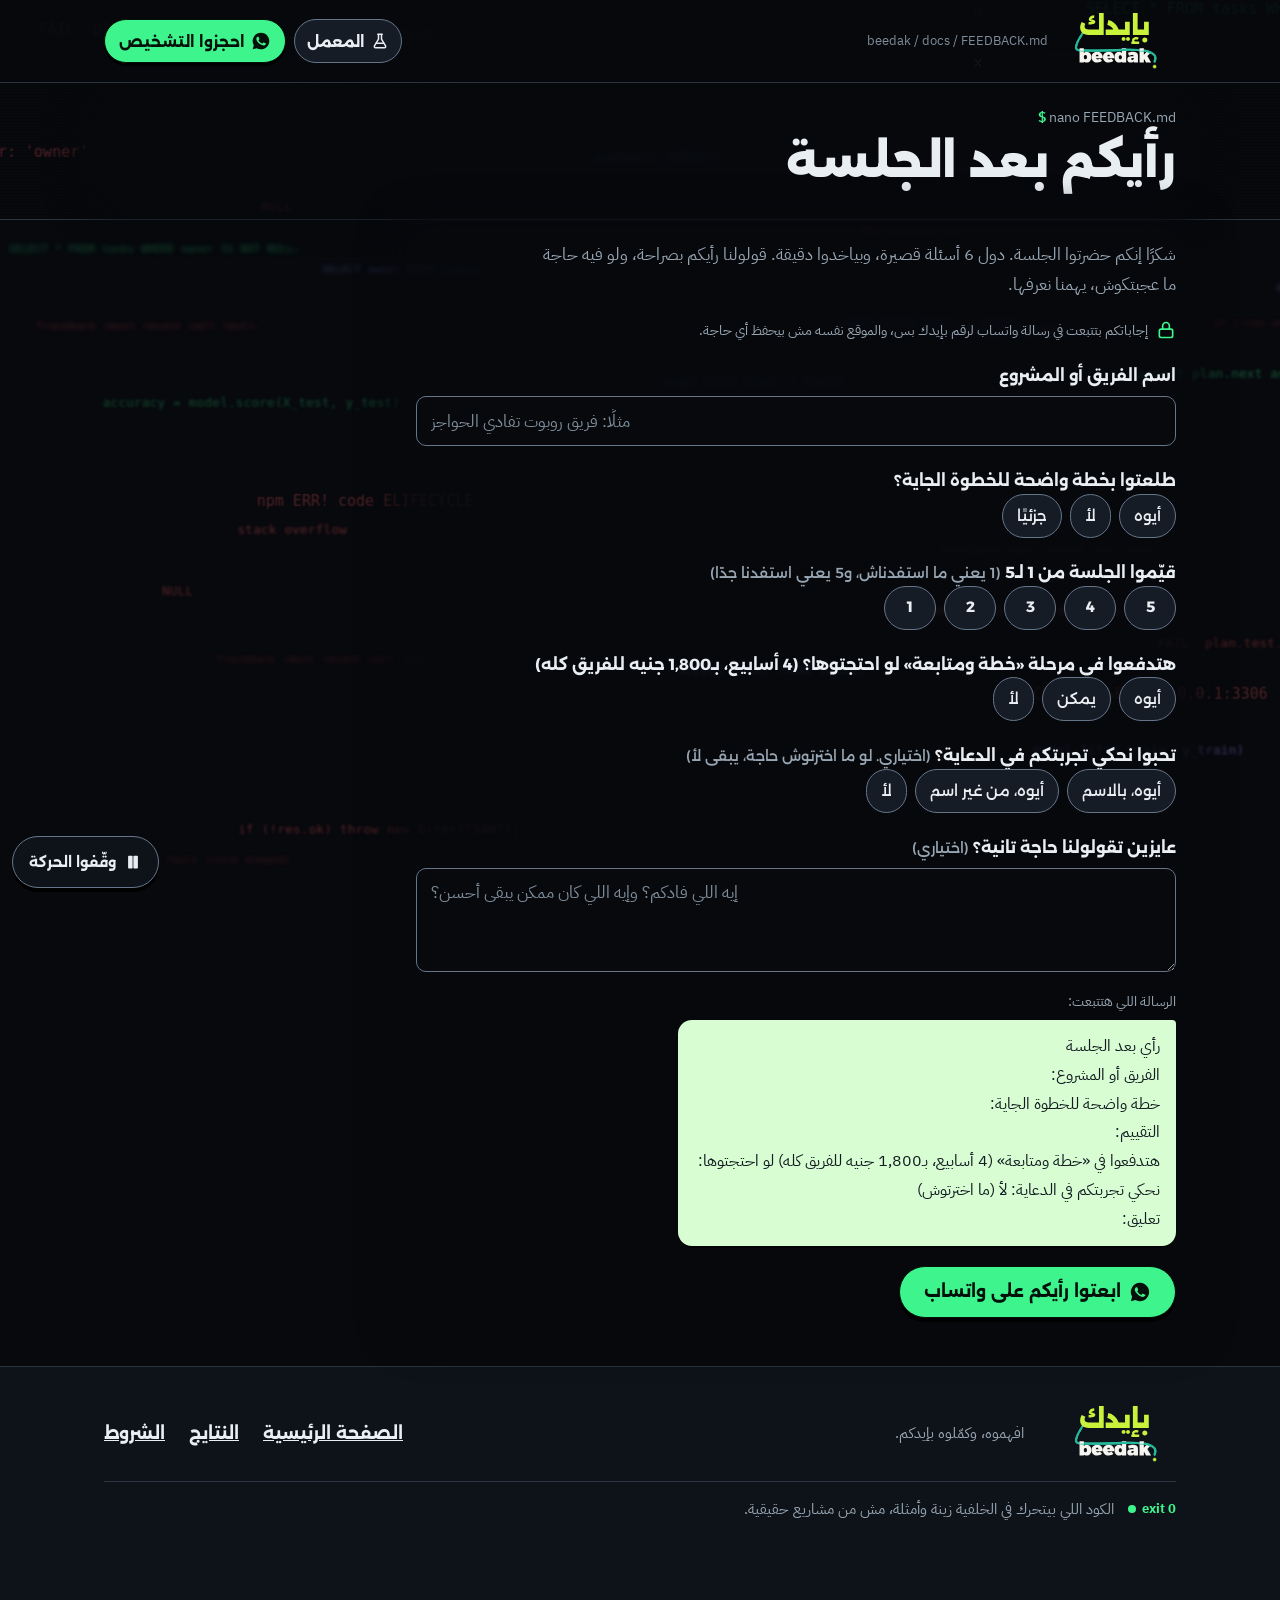
==== commit 6f16d6bc: "Clarify free diagnosis only, add lab technical-session CTA - "التشخيص مجاني لأول 15 فريق"; everythin" ====
--- a/feedback.html
+++ b/feedback.html
@@ -112,7 +112,7 @@
         </fieldset>
 
         <fieldset class="field" id="fb-q-pay">
-          <legend>هتدفعوا في مرحلة «خطة ومتابعة» لو احتجتوها؟</legend>
+          <legend>هتدفعوا في مرحلة «خطة ومتابعة» لو احتجتوها؟ (4 أسابيع، بـ1,800 جنيه للفريق كله)</legend>
           <div class="chips">
             <label class="chip"><input type="radio" name="pay" value="أيوه"><span>أيوه</span></label>
             <label class="chip"><input type="radio" name="pay" value="يمكن"><span>يمكن</span></label>
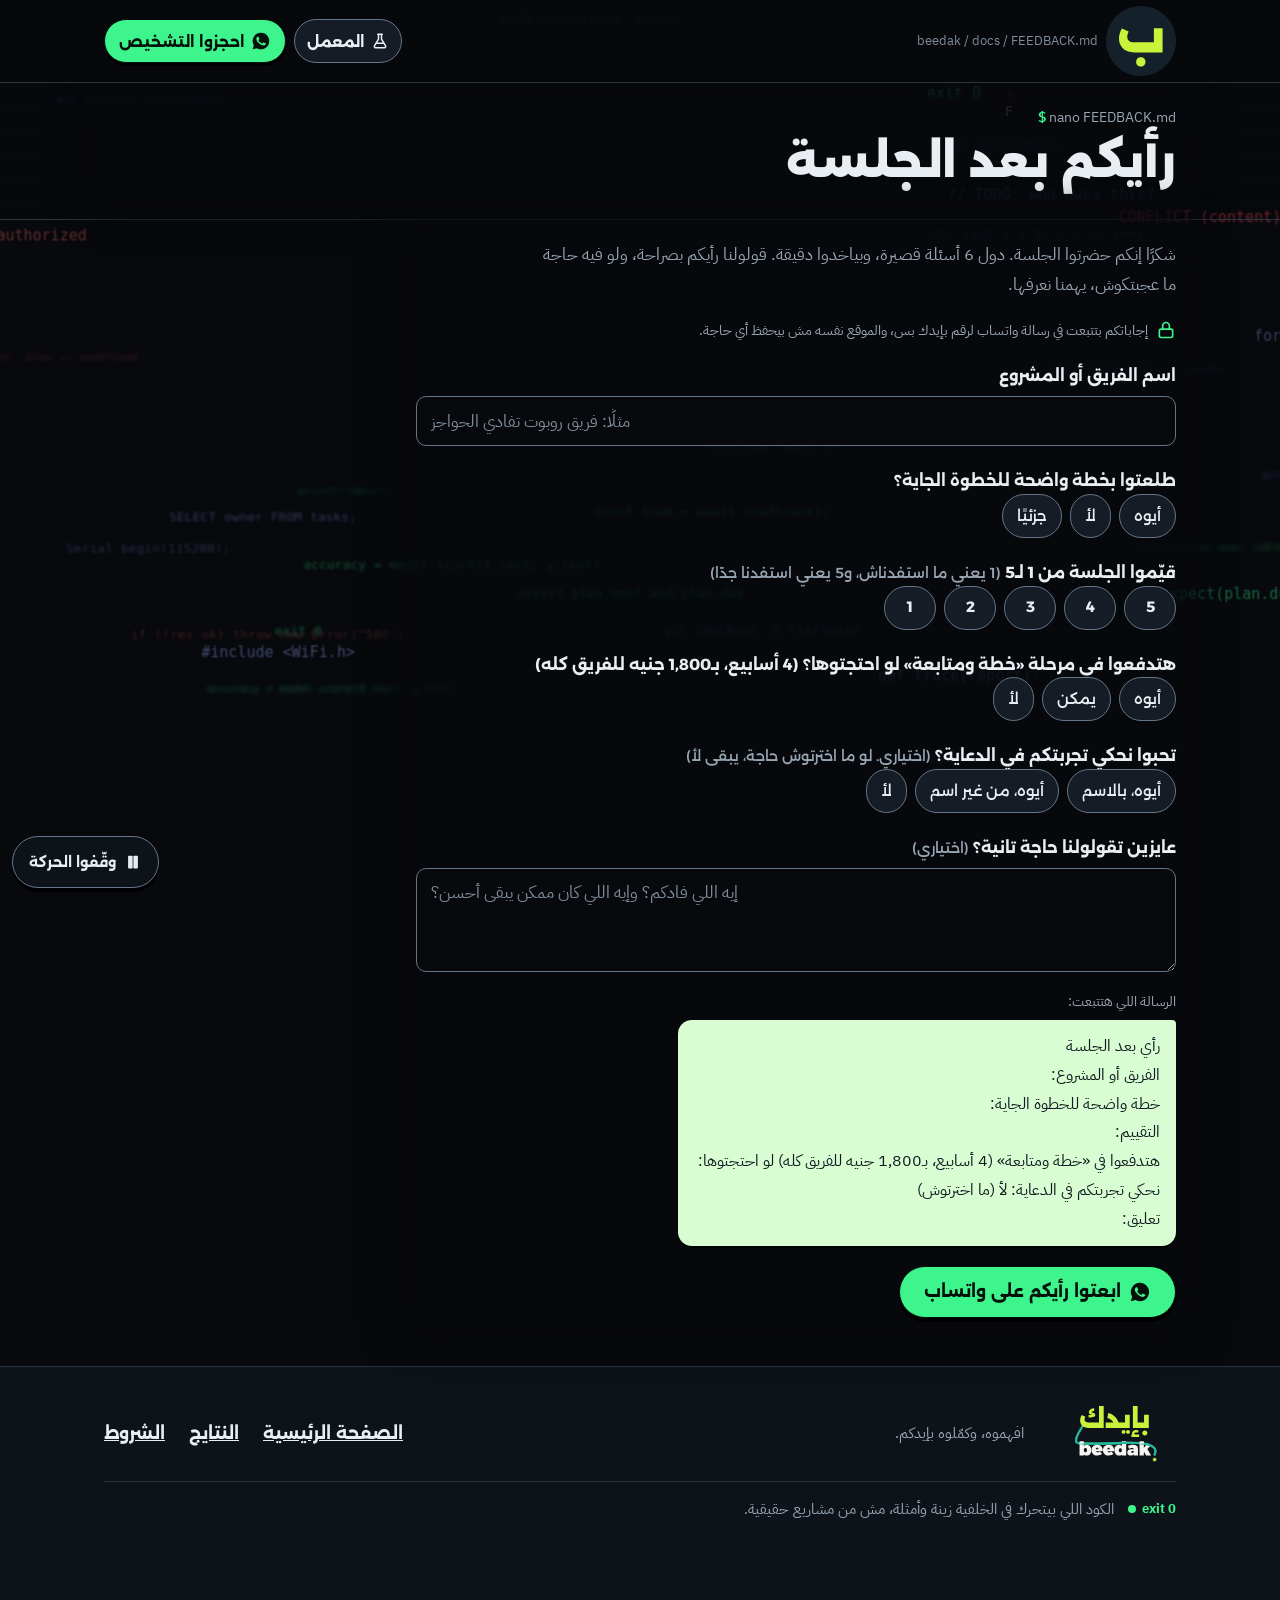
==== commit ada81ff3: "Optional CV, lead source, example plan, cookie-free analytics - CV optional; "مين بيعرف إيه" line pe" ====
--- a/feedback.html
+++ b/feedback.html
@@ -32,6 +32,21 @@
   }
 })();
 </script>
+<script>
+/* Cookie-free visit counts: Vercel Web Analytics (no cookies, no personal data). window.va queues calls until the script loads.
+   The same-origin script exists only on the deployed site (enable "Web Analytics" once in the Vercel dashboard), so it is not
+   requested from localhost or a local file: no 404 in the console. If it is blocked, window.va just keeps queueing. */
+window.va = window.va || function () { (window.vaq = window.vaq || []).push(arguments); };
+(function () {
+  try {
+    var h = location.hostname;
+    if (!/^https?:$/.test(location.protocol) || !h || h === 'localhost' || h === '127.0.0.1' || h === '[::1]' || /\.localhost$/.test(h)) return;
+    var s = document.createElement('script');
+    s.defer = true; s.src = '/_vercel/insights/script.js';
+    document.head.appendChild(s);
+  } catch (e) { /* analytics is optional */ }
+})();
+</script>
 <link rel="stylesheet" href="assets/css/styles.css">
 <script src="assets/js/app.js" defer></script>
 </head>
@@ -64,7 +79,7 @@
     <bdi class="crumb tok" dir="ltr" aria-hidden="true">beedak / docs / FEEDBACK.md</bdi>
     <div class="top-actions">
       <a class="btn-ghost top-lab" href="lab.html"><svg class="i" aria-hidden="true" focusable="false"><use href="#i-lab"/></svg>المعمل</a>
-      <a class="btn btn-sm" href="https://wa.me/201068530159?text=%D9%82%D8%B6%D9%8A%D8%A9%0A%D9%85%D9%88%D8%B6%D9%88%D8%B9%20%D8%A7%D9%84%D9%85%D8%B4%D8%B1%D9%88%D8%B9%3A%20%0A%D8%B9%D8%AF%D8%AF%20%D8%A7%D9%84%D8%A3%D8%B9%D8%B6%D8%A7%D8%A1%3A%20%0A%D9%85%D8%B1%D8%AD%D9%84%D8%AA%D9%87%3A%20%0A%D8%A3%D9%83%D8%A8%D8%B1%20%D8%AD%D8%A7%D8%AC%D8%A9%20%D9%88%D8%A7%D9%82%D9%81%D8%A9%3A%20%0A%D8%AA%D9%81%D8%A7%D8%B5%D9%8A%D9%84%20%D8%AA%D8%A7%D9%86%D9%8A%D8%A9%3A%20%0A%D8%A7%D9%84%D9%80CV%3A%20%D9%87%D9%86%D8%A8%D8%B9%D8%AA%20CV%20%D9%84%D9%83%D9%84%20%D8%B9%D8%B6%D9%88%20%D9%81%D9%8A%20%D9%86%D9%81%D8%B3%20%D8%A7%D9%84%D8%B4%D8%A7%D8%AA" data-wa target="_blank" rel="noopener"><svg class="i" aria-hidden="true" focusable="false"><use href="#i-chat"/></svg>احجزوا التشخيص<span class="sr-only">، بيفتح واتساب</span></a>
+      <a class="btn btn-sm" href="https://wa.me/201068530159?text=%D9%82%D8%B6%D9%8A%D8%A9%0A%D9%85%D9%88%D8%B6%D9%88%D8%B9%20%D8%A7%D9%84%D9%85%D8%B4%D8%B1%D9%88%D8%B9%3A%20%0A%D8%B9%D8%AF%D8%AF%20%D8%A7%D9%84%D8%A3%D8%B9%D8%B6%D8%A7%D8%A1%3A%20%0A%D9%85%D8%B1%D8%AD%D9%84%D8%AA%D9%87%3A%20%0A%D8%A3%D9%83%D8%A8%D8%B1%20%D8%AD%D8%A7%D8%AC%D8%A9%20%D9%88%D8%A7%D9%82%D9%81%D8%A9%3A%20%0A%D8%AA%D9%81%D8%A7%D8%B5%D9%8A%D9%84%20%D8%AA%D8%A7%D9%86%D9%8A%D8%A9%3A%20%0A%D9%85%D9%8A%D9%86%20%D8%A8%D9%8A%D8%B9%D8%B1%D9%81%20%D8%A5%D9%8A%D9%87%20(%D8%B3%D8%B7%D8%B1%20%D9%84%D9%83%D9%84%20%D8%B9%D8%B6%D9%88)%3A%20%0A%D8%B9%D8%B1%D9%81%D8%AA%D9%88%D9%86%D8%A7%20%D9%85%D9%86%D9%8A%D9%86%3A%20" data-wa target="_blank" rel="noopener"><svg class="i" aria-hidden="true" focusable="false"><use href="#i-chat"/></svg>احجزوا التشخيص<span class="sr-only">، بيفتح واتساب</span></a>
     </div>
   </div>
 </header>
--- a/assets/css/styles.css
+++ b/assets/css/styles.css
@@ -1354,3 +1354,30 @@
 .quote blockquote { margin: 0; font-size: 1.0625rem; line-height: 1.8; }
 .quote figcaption { font: 700 0.9062rem/1.5 var(--display); color: var(--muted); }
 @media (min-width: 520px) { .stat-tiles { grid-template-columns: repeat(2, minmax(0, 1fr)); } }
+
+/* ---------- Batch 3 (19 Nov 2026): "what you leave with" (example plan + 45-minute agenda), and the booking <select> ---------- */
+.outcome-grid { display: grid; gap: 16px; }
+.plan-ex { border-color: var(--violet); }
+.plan-ex-body { margin: 0; }
+.plan-ex-label { font: 700 0.875rem/1.6 var(--display); color: var(--violet-hi); }
+.plan-ex-case { margin: 0; font-size: 1rem; }
+.plan-ex-case > span { color: var(--muted); }
+.plan-ex-list { margin: 0; display: grid; gap: 10px; }
+.plan-ex-list > div { display: grid; gap: 2px; padding: 10px 12px; background: var(--s2); border: 1px solid var(--line); border-radius: var(--r-sm); min-width: 0; }
+.plan-ex-list dt { font: 700 0.875rem/1.6 var(--display); color: var(--green); }
+.plan-ex-list dd { margin: 0; overflow-wrap: anywhere; }
+.plan-ex-note { margin: 0; font-size: 0.875rem; color: var(--muted); }
+.agenda-title { font-size: 1.125rem; }
+.agenda-list { list-style: none; margin: 0; padding: 0; display: grid; gap: 10px; }
+.agenda-list li { display: grid; grid-template-columns: 5.5rem minmax(0, 1fr); gap: 10px; align-items: baseline; padding-block-end: 10px; border-bottom: 1px solid var(--line); }
+.agenda-list li:last-child { border-bottom: 0; padding-block-end: 0; }
+.agenda-min { font: 700 0.875rem/1.6 var(--display); color: var(--green); }
+.agenda-list b { font-family: var(--display); }
+.input.select { appearance: none; -webkit-appearance: none; cursor: pointer; padding-inline-end: 40px;
+  background-image: linear-gradient(45deg, transparent 50%, var(--muted) 50%), linear-gradient(135deg, var(--muted) 50%, transparent 50%);
+  background-position: left 14px center, left 20px center; background-size: 6px 6px, 6px 6px; background-repeat: no-repeat; }
+.input.select option { background: var(--s1); color: var(--text); }
+@media (min-width: 900px) {
+  .outcome-grid { grid-template-columns: minmax(0, 1.15fr) minmax(0, 1fr); align-items: start; gap: 24px; }
+  .builder-out { grid-row: 2 / span 12; }
+}
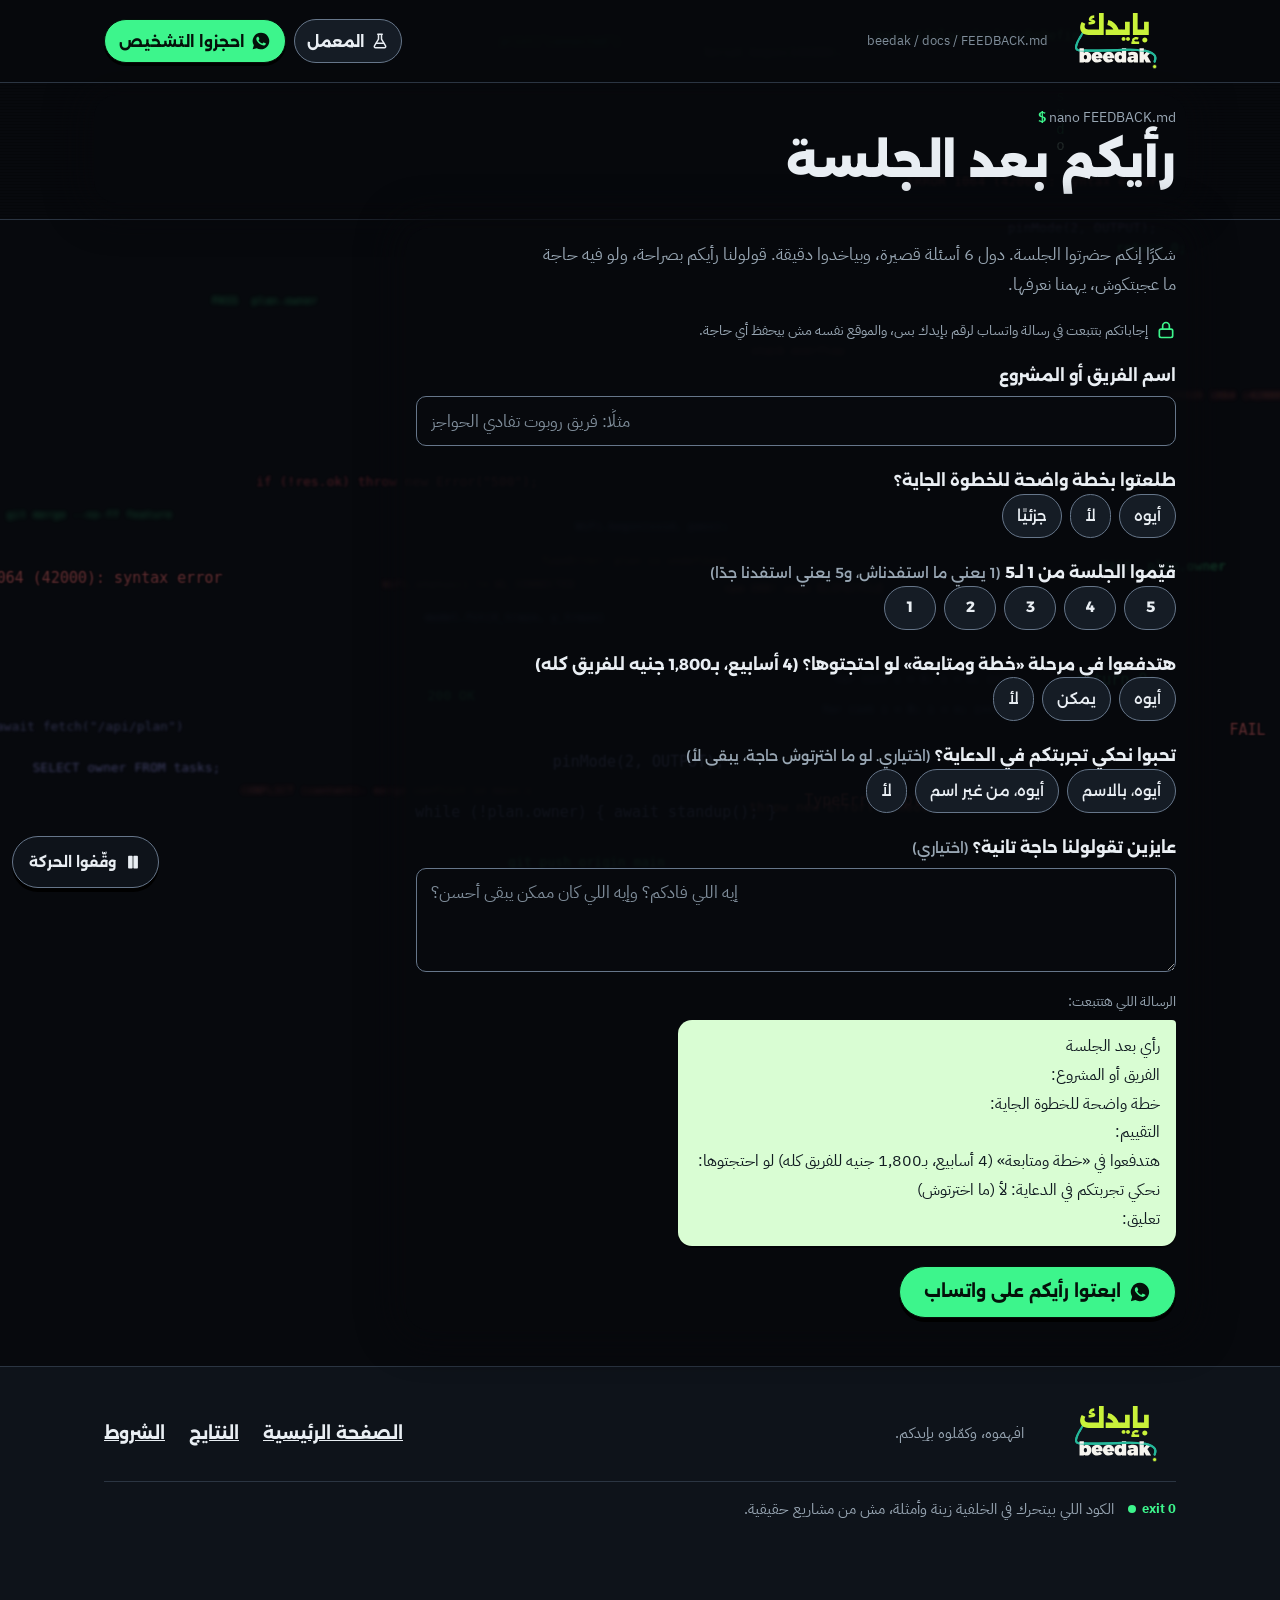
==== commit c6fa1384: "Remove urgent option, referral on payment, share preview and SEO files - "مستعجل (طوارئ)" removed fr" ====
--- a/feedback.html
+++ b/feedback.html
@@ -8,7 +8,21 @@
 <meta name="robots" content="noindex, nofollow">
 <meta name="color-scheme" content="dark">
 <meta name="theme-color" content="#07090D">
+<meta property="og:type" content="website">
+<meta property="og:locale" content="ar_EG">
+<meta property="og:title" content="رأيكم بعد الجلسة | بإيدك">
+<meta property="og:description" content="استبيان قصير بعد جلسة التشخيص مع بإيدك: رأيكم بيتبعت على واتساب.">
+<meta property="og:url" content="https://beedak.vercel.app/feedback">
+<meta property="og:site_name" content="بإيدك">
+<meta property="og:image" content="https://beedak.vercel.app/assets/img/og-cover.png">
+<meta property="og:image:width" content="1200">
+<meta property="og:image:height" content="630">
+<meta property="og:image:alt" content="بإيدك: مشروعكم واقف؟ افهموه، وكمّلوه بإيدكم">
+<meta name="twitter:card" content="summary_large_image">
+<meta name="twitter:image" content="https://beedak.vercel.app/assets/img/og-cover.png">
+<link rel="icon" href="favicon.ico" sizes="32x32">
 <link rel="icon" href="assets/img/beedak-icon-circle.svg" type="image/svg+xml">
+<link rel="apple-touch-icon" href="assets/img/apple-touch-icon.png">
 <script>
 (function () {
   var d = document.documentElement;
--- a/assets/css/styles.css
+++ b/assets/css/styles.css
@@ -611,9 +611,6 @@
 .chip input:checked + span { background: var(--green-wash); border-color: var(--green); font-weight: 700; }
 .chip input:checked + span::before { /* the check mark (colour is never the only signal); physical borders: a tick is not mirrored */
   content: ""; flex: none; width: 11px; height: 6px; margin-block-end: 3px; border-left: 2.5px solid var(--green); border-bottom: 2.5px solid var(--green); transform: rotate(-45deg); }
-/* urgent = attention (red), placed after the generic green checked rule and with higher specificity so it wins */
-.chip.chip-urgent input:checked + span { background: var(--red-wash); border-color: var(--red); }
-.chip.chip-urgent input:checked + span::before { border-left-color: var(--red); border-bottom-color: var(--red); }
 .chip input:focus-visible + span { outline: 3px solid var(--green); outline-offset: 3px; }
 .builder-out { display: grid; gap: 14px; align-content: start; }
 .preview-term { border: 2px dashed var(--red); transition: border-color .25s var(--ease); }
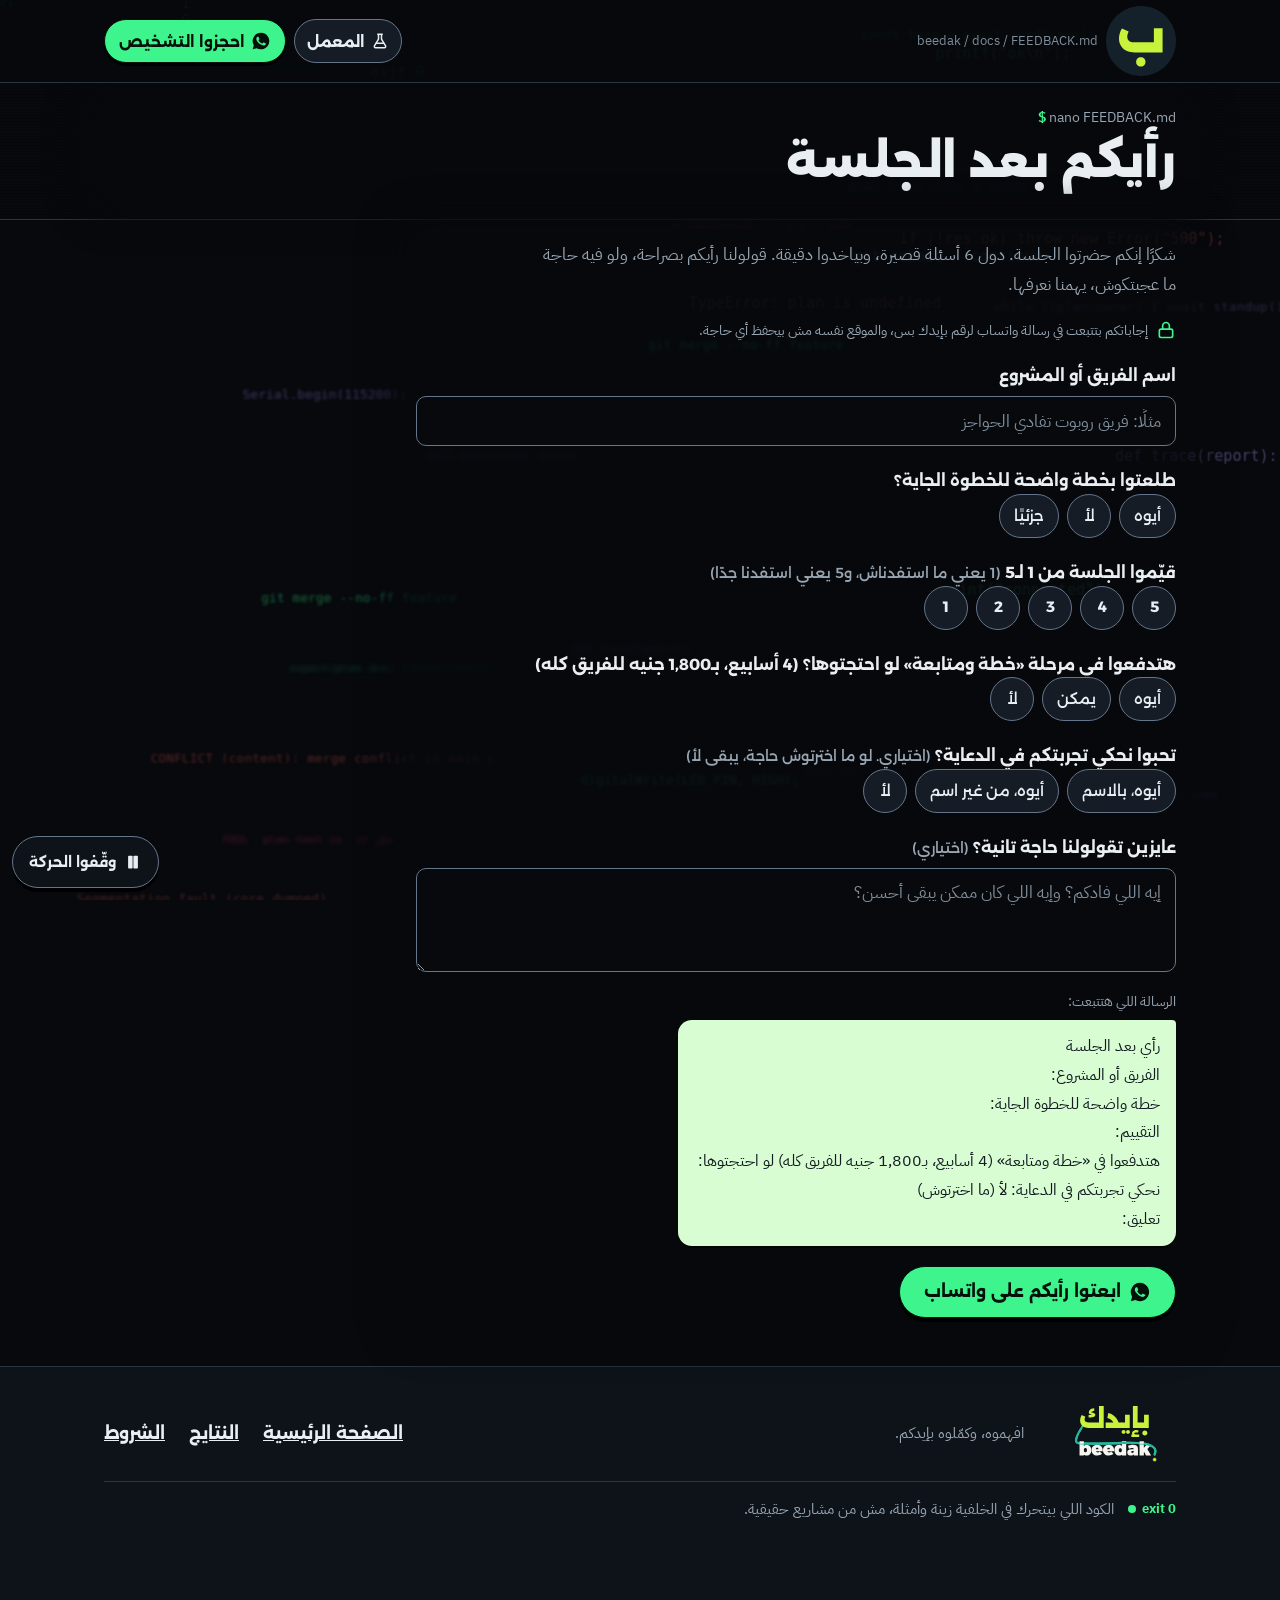
==== commit 47edb94b: "Fix issues found in adversarial review of home, terms, results, feedback - Booking form restores sta" ====
--- a/feedback.html
+++ b/feedback.html
@@ -169,7 +169,7 @@
         <div class="bubble" id="fb-preview" dir="rtl"></div>
       </figure>
 
-      <p class="fb-send"><a class="btn btn-shine" id="fb-send" href="https://wa.me/201068530159?text=%D8%B1%D8%A3%D9%8A%20%D8%A8%D8%B9%D8%AF%20%D8%A7%D9%84%D8%AC%D9%84%D8%B3%D8%A9%0A%D8%A7%D9%84%D9%81%D8%B1%D9%8A%D9%82%20%D8%A3%D9%88%20%D8%A7%D9%84%D9%85%D8%B4%D8%B1%D9%88%D8%B9%3A%20%0A%D8%AE%D8%B7%D8%A9%20%D9%88%D8%A7%D8%B6%D8%AD%D8%A9%20%D9%84%D9%84%D8%AE%D8%B7%D9%88%D8%A9%20%D8%A7%D9%84%D8%AC%D8%A7%D9%8A%D8%A9%20%28%D8%A3%D9%8A%D9%88%D9%87%20%2F%20%D9%84%D8%A3%20%2F%20%D8%AC%D8%B2%D8%A6%D9%8A%D9%8B%D8%A7%29%3A%20%0A%D8%A7%D9%84%D8%AA%D9%82%D9%8A%D9%8A%D9%85%20%D9%85%D9%86%205%3A%20%0A%D9%87%D8%AA%D8%AF%D9%81%D8%B9%D9%88%D8%A7%20%D9%81%D9%8A%20%C2%AB%D8%AE%D8%B7%D8%A9%20%D9%88%D9%85%D8%AA%D8%A7%D8%A8%D8%B9%D8%A9%C2%BB%20%D9%84%D9%88%20%D8%A7%D8%AD%D8%AA%D8%AC%D8%AA%D9%88%D9%87%D8%A7%20%28%D8%A3%D9%8A%D9%88%D9%87%20%2F%20%D9%8A%D9%85%D9%83%D9%86%20%2F%20%D9%84%D8%A3%29%3A%20%0A%D9%86%D8%AD%D9%83%D9%8A%20%D8%AA%D8%AC%D8%B1%D8%A8%D8%AA%D9%83%D9%85%20%D9%81%D9%8A%20%D8%A7%D9%84%D8%AF%D8%B9%D8%A7%D9%8A%D8%A9%20%28%D8%A3%D9%8A%D9%88%D9%87%20%D8%A8%D8%A7%D9%84%D8%A7%D8%B3%D9%85%20%2F%20%D8%A3%D9%8A%D9%88%D9%87%20%D9%85%D9%86%20%D8%BA%D9%8A%D8%B1%20%D8%A7%D8%B3%D9%85%20%2F%20%D9%84%D8%A3%29%3A%20%0A%D8%AA%D8%B9%D9%84%D9%8A%D9%82%3A%20" target="_blank" rel="noopener"><svg class="i" aria-hidden="true" focusable="false"><use href="#i-chat"/></svg>ابعتوا رأيكم على واتساب<span class="sr-only">، بيفتح واتساب</span></a></p>
+      <p class="fb-send"><a class="btn btn-shine" id="fb-send" href="https://wa.me/201068530159?text=%D8%B1%D8%A3%D9%8A%20%D8%A8%D8%B9%D8%AF%20%D8%A7%D9%84%D8%AC%D9%84%D8%B3%D8%A9%0A%D8%A7%D9%84%D9%81%D8%B1%D9%8A%D9%82%20%D8%A3%D9%88%20%D8%A7%D9%84%D9%85%D8%B4%D8%B1%D9%88%D8%B9%3A%20%0A%D8%AE%D8%B7%D8%A9%20%D9%88%D8%A7%D8%B6%D8%AD%D8%A9%20%D9%84%D9%84%D8%AE%D8%B7%D9%88%D8%A9%20%D8%A7%D9%84%D8%AC%D8%A7%D9%8A%D8%A9%20%28%D8%A3%D9%8A%D9%88%D9%87%20%2F%20%D9%84%D8%A3%20%2F%20%D8%AC%D8%B2%D8%A6%D9%8A%D9%8B%D8%A7%29%3A%20%0A%D8%A7%D9%84%D8%AA%D9%82%D9%8A%D9%8A%D9%85%20%D9%85%D9%86%205%3A%20%0A%D9%87%D8%AA%D8%AF%D9%81%D8%B9%D9%88%D8%A7%20%D9%81%D9%8A%20%C2%AB%D8%AE%D8%B7%D8%A9%20%D9%88%D9%85%D8%AA%D8%A7%D8%A8%D8%B9%D8%A9%C2%BB%20%284%20%D8%A3%D8%B3%D8%A7%D8%A8%D9%8A%D8%B9%D8%8C%20%D8%A8%D9%801%2C800%20%D8%AC%D9%86%D9%8A%D9%87%20%D9%84%D9%84%D9%81%D8%B1%D9%8A%D9%82%20%D9%83%D9%84%D9%87%29%20%D9%84%D9%88%20%D8%A7%D8%AD%D8%AA%D8%AC%D8%AA%D9%88%D9%87%D8%A7%20%28%D8%A3%D9%8A%D9%88%D9%87%20%2F%20%D9%8A%D9%85%D9%83%D9%86%20%2F%20%D9%84%D8%A3%29%3A%20%0A%D9%86%D8%AD%D9%83%D9%8A%20%D8%AA%D8%AC%D8%B1%D8%A8%D8%AA%D9%83%D9%85%20%D9%81%D9%8A%20%D8%A7%D9%84%D8%AF%D8%B9%D8%A7%D9%8A%D8%A9%20%28%D8%A3%D9%8A%D9%88%D9%87%20%D8%A8%D8%A7%D9%84%D8%A7%D8%B3%D9%85%20%2F%20%D8%A3%D9%8A%D9%88%D9%87%20%D9%85%D9%86%20%D8%BA%D9%8A%D8%B1%20%D8%A7%D8%B3%D9%85%20%2F%20%D9%84%D8%A3%29%3A%20%0A%D8%AA%D8%B9%D9%84%D9%8A%D9%82%3A%20" target="_blank" rel="noopener"><svg class="i" aria-hidden="true" focusable="false"><use href="#i-chat"/></svg>ابعتوا رأيكم على واتساب<span class="sr-only">، بيفتح واتساب</span></a></p>
       <p class="toast" id="toast" role="status" aria-live="polite"></p>
     </div>
   </div>
--- a/assets/css/styles.css
+++ b/assets/css/styles.css
@@ -192,6 +192,8 @@
 .free-first { display: grid; gap: 4px; max-width: 52ch; padding: 12px 14px; border: 1.5px solid var(--green); border-radius: var(--r-md); background: var(--green-wash); line-height: 1.6; }
 .free-first b { font-family: var(--display); font-size: 1.3125rem; font-weight: 900; color: var(--green); }
 .free-first span { font-size: 0.9375rem; color: var(--text); }
+/* Phones: the floating pause button (bottom-left, the page's only one) lands on the hero's first screen; keep the hero text out from under it. */
+@media (max-width: 759px) { .hero-actions .free-first { padding-inline-end: 52px; } .hero-actions .price { padding-inline-end: 56px; } }
 .free-tag { font-size: 0.9375rem; color: var(--text); }
 .free-tag b { font-family: var(--display); color: var(--green); }
 .reassure { display: flex; gap: 8px; align-items: flex-start; font-size: 0.9375rem; color: var(--text); }
@@ -344,6 +346,7 @@
 .xt-1 { top: 0; left: 4%; }
 .xt-2 { top: 0; right: 6%; }
 .xt-3 { bottom: 0; left: 38%; }
+@media (max-width: 479px) { .xt-2 { top: auto; bottom: 0; right: 4%; } .xt-3 { left: 4%; } } /* narrow stage: the two top tags overlapped */
 .untangle.t1 .xt-1, .untangle.t2 .xt-2, .untangle.t3 .xt-3 { opacity: 0; }
 .untangle-ctl { display: grid; gap: 4px; }
 .untangle-ctl label { font: 700 0.9375rem/1.6 var(--display); }
@@ -587,7 +590,8 @@
 .steps span { color: var(--muted); font-size: 0.9688rem; }
 .builder { background: var(--s1); border: 1.5px solid var(--line); border-radius: var(--r-lg); padding: 20px 16px; display: grid; gap: 20px; }
 .builder-title { font: 900 1.25rem/1.5 var(--display); }
-.builder-title small { display: block; font: 400 0.9375rem/1.7 var(--body); color: var(--muted); }
+.builder-title small, .builder-help small { display: block; font: 400 0.9375rem/1.7 var(--body); color: var(--muted); }
+.builder-help { margin-block-start: -16px; } /* help text sits under the heading, outside it (a heading must stay short for screen readers) */
 .field { display: grid; gap: 8px; }
 .field label, .field legend { font: 700 1rem/1.6 var(--display); padding: 0; }
 .field .hint-text, .field-hint { font-size: 0.9062rem; color: var(--muted); font-weight: 400; }
@@ -602,6 +606,8 @@
 .files-note { padding: 10px 14px; border: 1.5px solid var(--violet); border-radius: var(--r-md); background: var(--violet-wash); color: var(--text); font-size: 0.9375rem; }
 .files-note[hidden] { display: none; }
 .input::placeholder { color: var(--dim); opacity: 1; }
+/* dir="auto" fields are LTR while empty, which cuts and reorders the Arabic placeholders: right-to-left until the visitor types. */
+.input[dir="auto"]:placeholder-shown { direction: rtl; text-align: right; }
 .input:focus-visible { outline: 3px solid var(--green); outline-offset: 2px; border-color: var(--green); }
 .chips { display: flex; flex-wrap: wrap; gap: 8px; }
 .chip { position: relative; display: inline-flex; }
@@ -701,7 +707,7 @@
 .tsec li { counter-increment: ln; position: relative; padding: 6px 8px; padding-inline-start: 42px; border-radius: 6px; border-inline-start: 3px solid transparent; transition: background-color .15s var(--ease); }
 .tsec li::before { content: counter(ln); content: counter(ln) / ""; position: absolute; inset-inline-start: 4px; top: 6px; width: 26px; text-align: center; font: 400 0.8125rem/2.1 var(--mono); color: var(--dim); }
 .tsec li:hover { background: var(--s2); }
-.tsec li.is-cur { outline: 2px solid var(--green); outline-offset: 2px; }
+.tsec li.is-cur, .tsec h2.is-cur { outline: 2px solid var(--green); outline-offset: 2px; border-radius: 6px; }
 .tsec .criterion { border-inline-start-color: var(--green); background: var(--green-wash); }
 .t-guarantee .term-body { padding-top: 0; }
 .t-guarantee .h2row { margin-block-start: 14px; }
@@ -761,9 +767,9 @@
   .action { grid-template-columns: minmax(0, 1fr) minmax(0, 1.2fr); align-items: center; padding: 24px 32px; }
   .action .toast { grid-column: 1 / -1; }
   .builder { grid-template-columns: minmax(0, 1.25fr) minmax(0, 1fr); column-gap: 48px; padding: 32px; }
-  .builder > .builder-title { grid-column: 1 / -1; }
+  .builder > .builder-title, .builder > .builder-help { grid-column: 1 / -1; }
   .builder > .field { grid-column: 1; }
-  .builder-out { grid-column: 2; grid-row: 2 / span 10; position: sticky; top: 24px; }
+  .builder-out { grid-column: 2; grid-row: 3 / span 10; position: sticky; top: 24px; }
   .about-body { grid-template-columns: minmax(0, .85fr) minmax(0, 1.15fr); column-gap: 48px; padding: 32px; }
   .foot .wrap { grid-template-columns: auto minmax(0, 1fr) auto; align-items: center; column-gap: 32px; }
   .foot-status { grid-column: 1 / -1; }
@@ -1087,6 +1093,7 @@
 .motion-on h2.dec-run { animation: decode .6s steps(16, end) both; }
 @keyframes decode { from { clip-path: inset(0 0 0 100%); } to { clip-path: inset(0 0 0 0); } }
 @media (prefers-reduced-motion: reduce) { h2.dec-pre { clip-path: none !important; } }
+@media print { h2.dec-pre, h2.dec-run { clip-path: none !important; animation: none !important; } } /* printing the terms must not drop unscrolled headings */
 
 /* ---------- Pause control: exactly one, the floating one (header and footer copies removed, 15 Nov 2026) ---------- */
 @media (min-width: 900px) {
@@ -1100,7 +1107,7 @@
 .slot.is-set .miss-pill { background: var(--green); color: var(--on-green); }
 .slot-code .s { color: var(--green); }
 .wa-num { font-family: var(--display); font-weight: 700; color: var(--green); white-space: nowrap; user-select: all; -webkit-user-select: all; }
-.when-noapp .wa-num, .builder-title .wa-num { font-size: 1em; }
+.when-noapp .wa-num, .builder-title .wa-num, .builder-help .wa-num { font-size: 1em; }
 .wa-inline { display: inline-flex; align-items: center; gap: 6px; }
 .wa-inline .i { width: 18px; height: 18px; }
 
@@ -1327,6 +1334,8 @@
 .fb-form .is-missing > label, .fb-form .is-missing > legend { color: var(--red); }
 .fb-form .is-missing .input { border-color: var(--red); }
 .fb-form .is-missing .chip span { border-color: var(--red); border-style: dashed; }
+.fb-form .chip span { min-width: 44px; justify-content: center; } /* «لأ» was 41px wide: under the 44px touch target */
+#toast.is-error { color: var(--red); } /* feedback: «لسه ناقص» is an error, not a success */
 .fb-preview { display: grid; gap: 6px; }
 .fb-send { margin-block-start: 4px; }
 .rs-method { display: flex; gap: 8px; align-items: flex-start; padding: 10px 14px; border: 1.5px solid var(--line-ui); border-radius: var(--r-md); background: var(--s1); }
@@ -1376,5 +1385,5 @@
 .input.select option { background: var(--s1); color: var(--text); }
 @media (min-width: 900px) {
   .outcome-grid { grid-template-columns: minmax(0, 1.15fr) minmax(0, 1fr); align-items: start; gap: 24px; }
-  .builder-out { grid-row: 2 / span 12; }
-}
+  .builder-out { grid-row: 3 / span 12; } /* row 1: heading, row 2: help text */
+}
